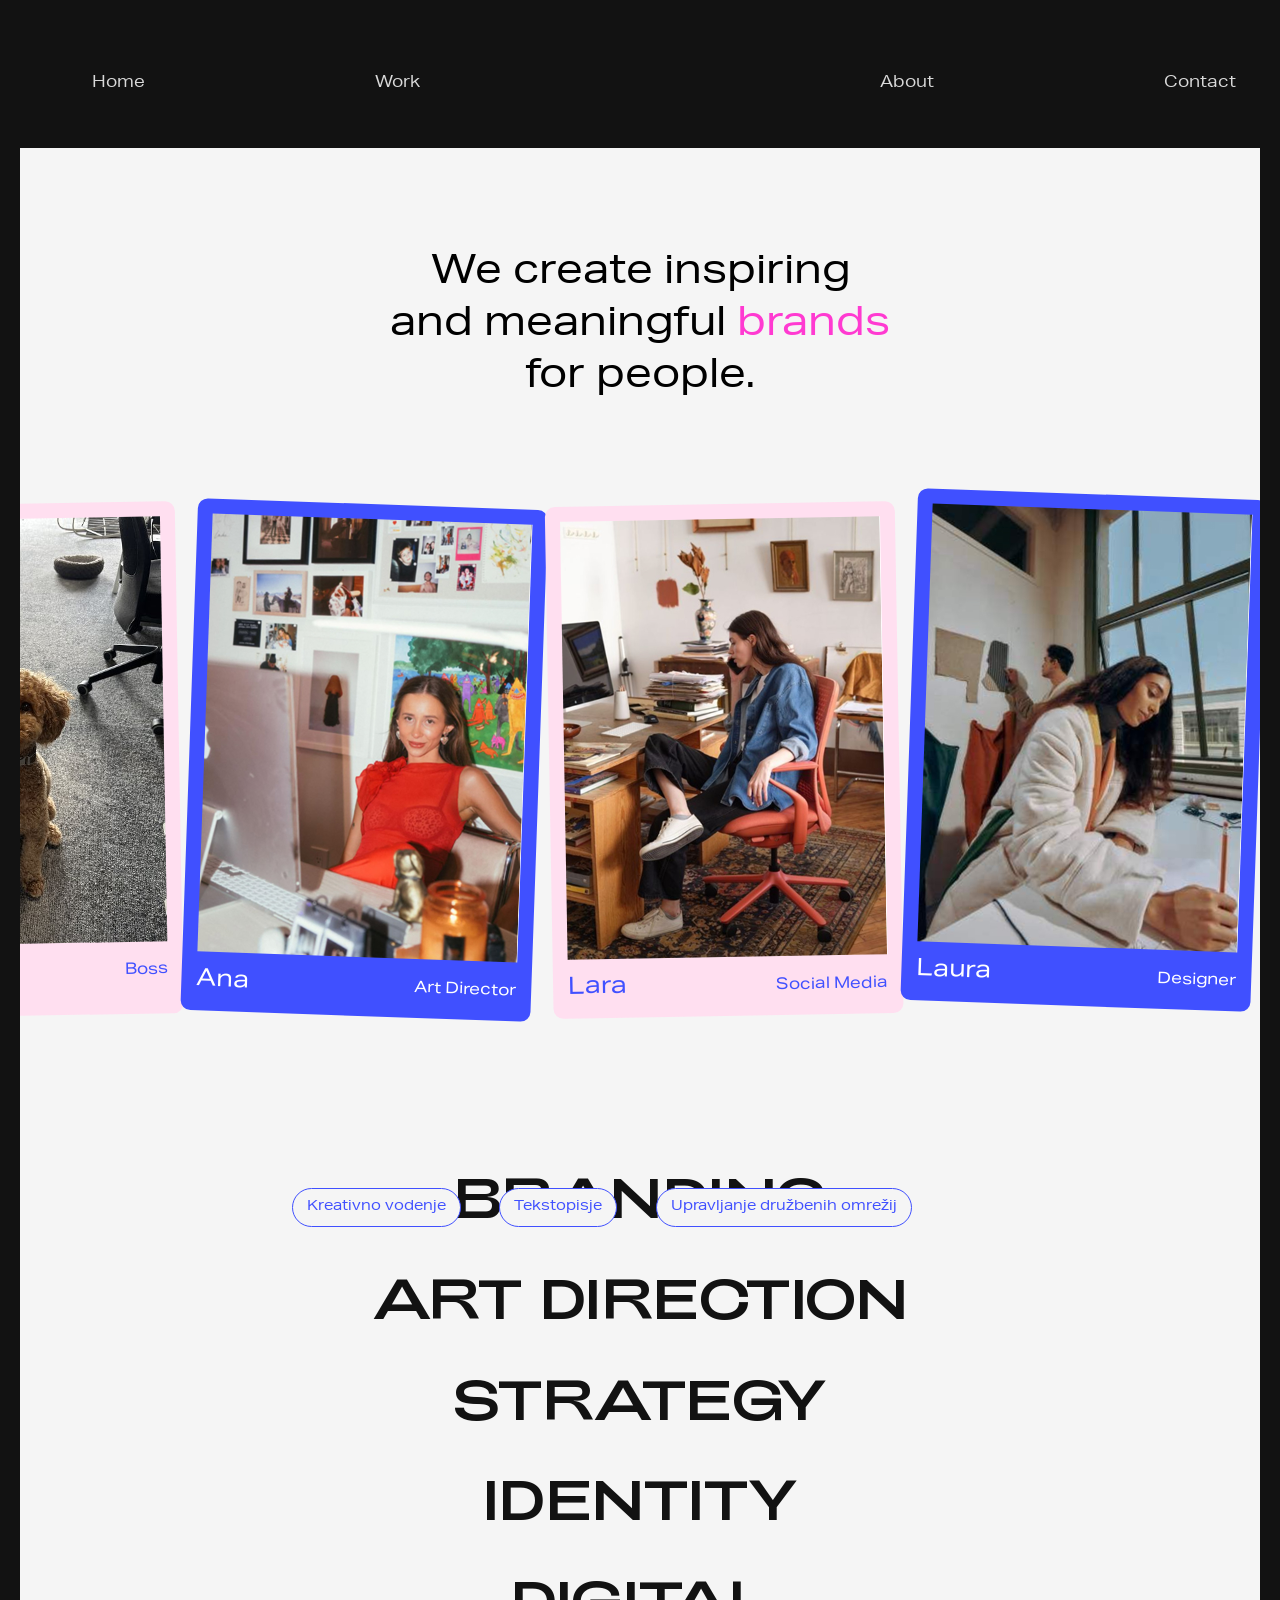
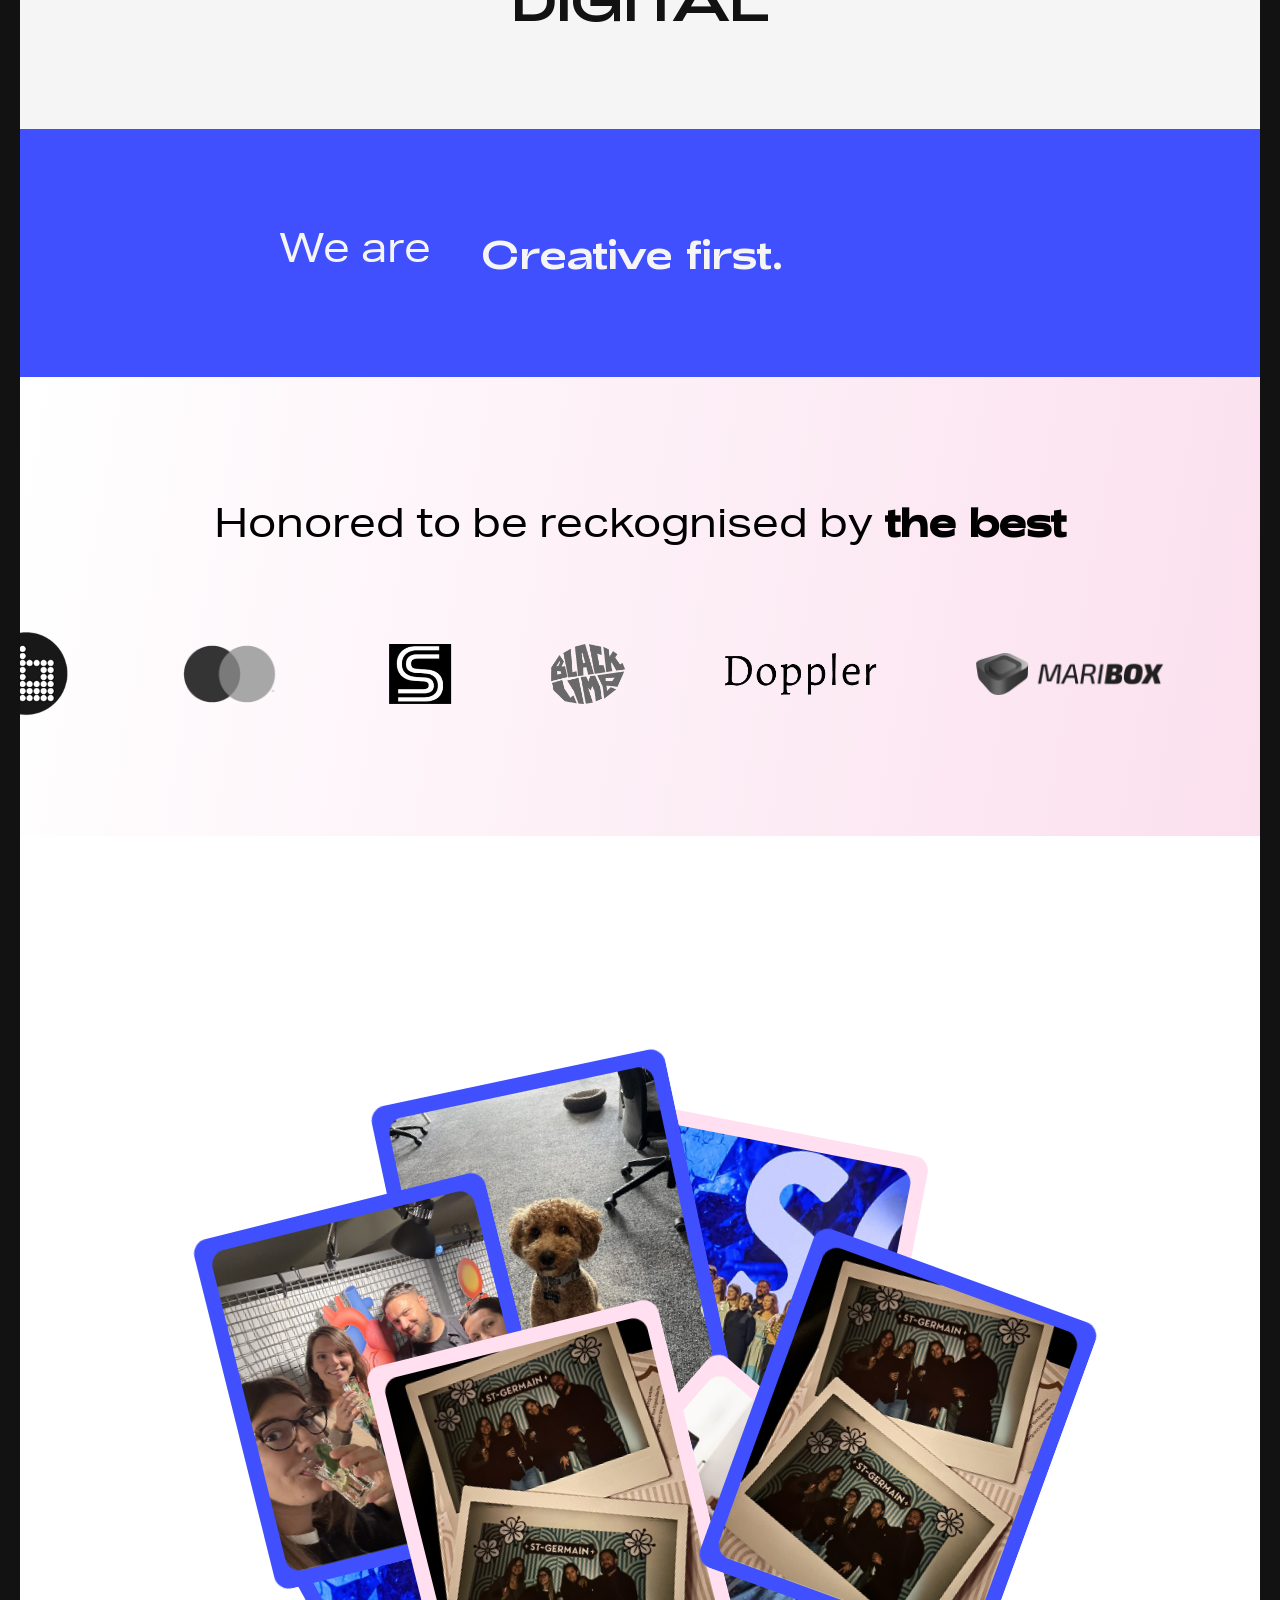
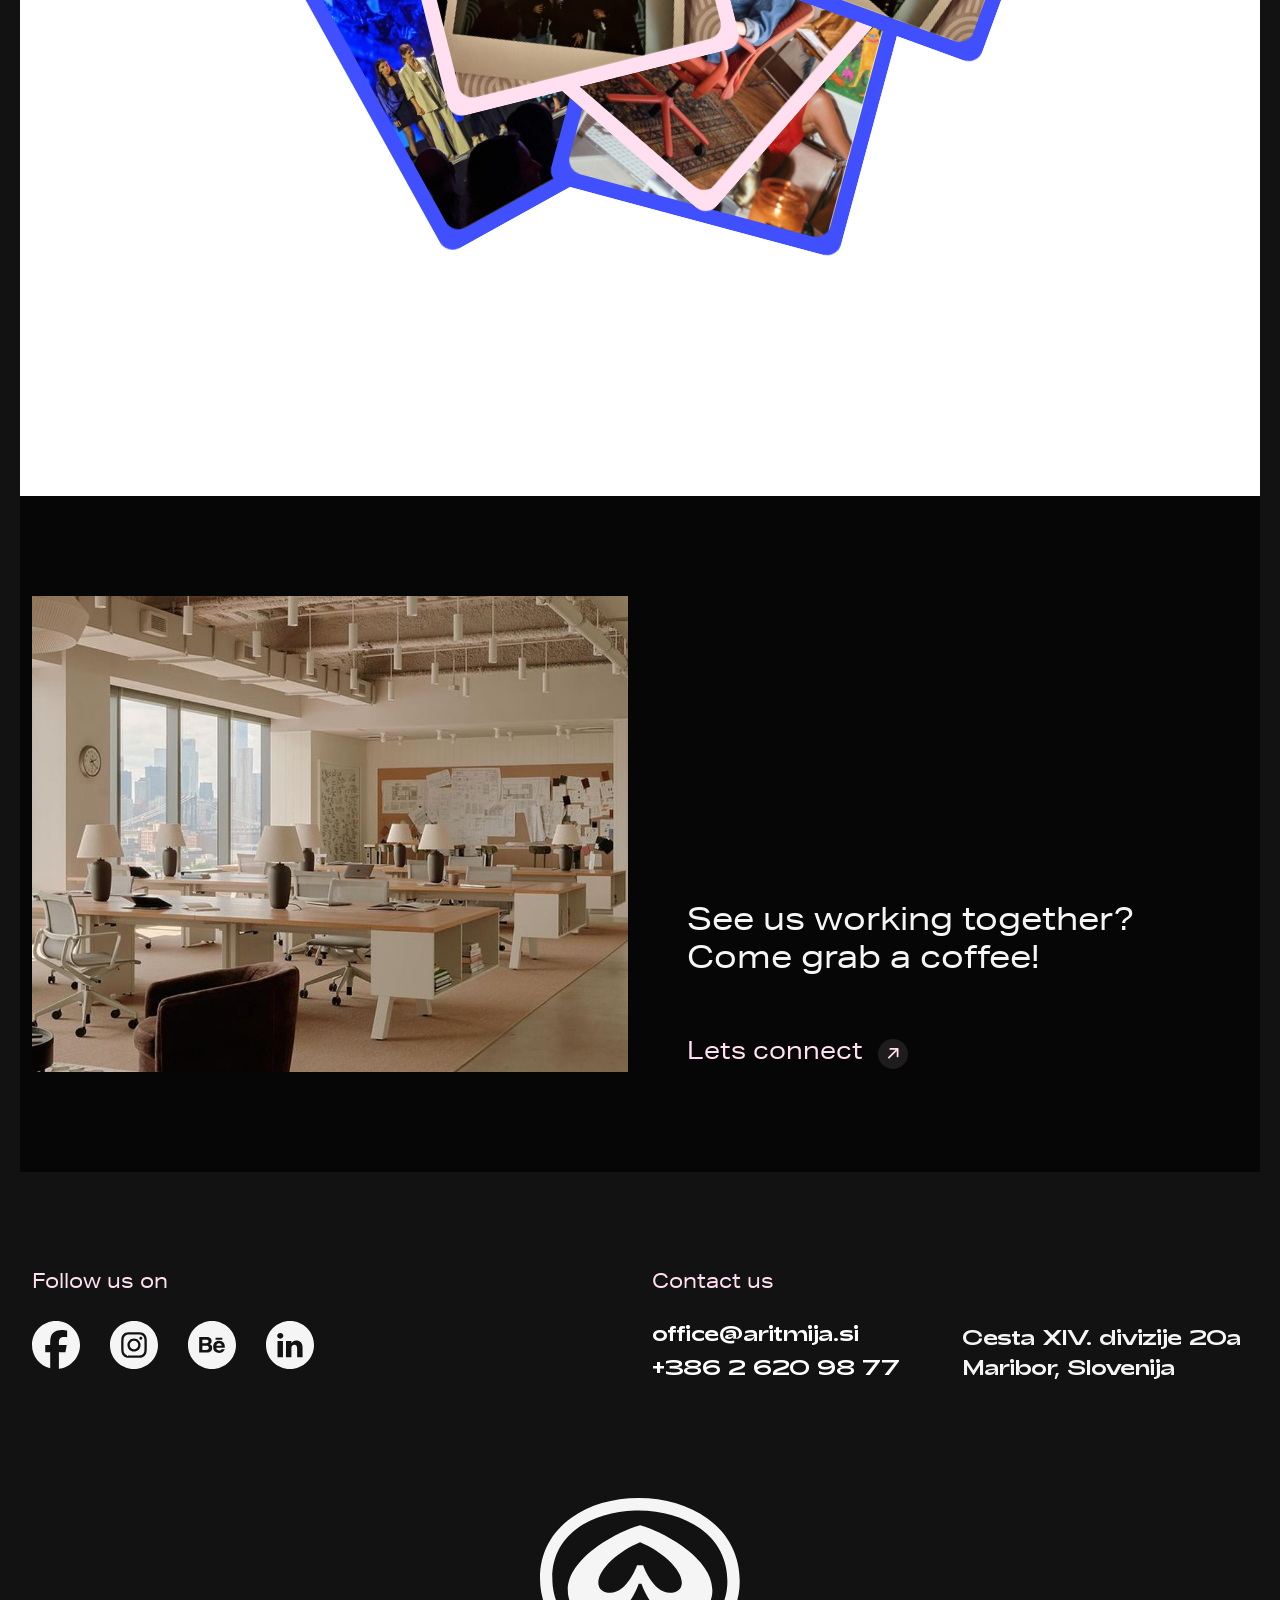
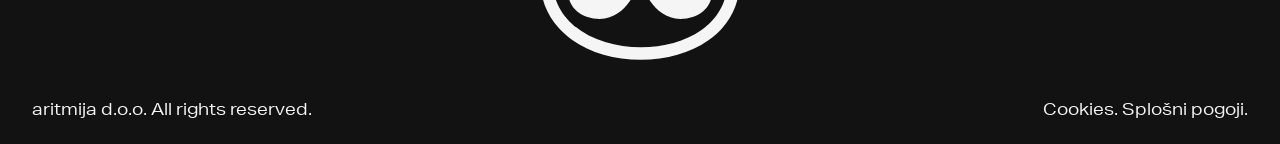
==== about.html @ e8bbe5b7 "Add files via upload" ====
<!doctype html>
<html lang="en">
  <head>
    <!-- Required meta tags -->
    <meta charset="utf-8" />
    <meta name="viewport" content="width=device-width, initial-scale=1" />
    <link rel="stylesheet" href="assets/css/bootstrap.min.css" />
    <link rel="stylesheet" href="assets/css/style.css" />
    <link rel="stylesheet" href="assets/css/responsive.css" />
    <title>About Us</title>
  </head>
  <body>
   
    <!------ Header Area Start ----->
    <header>
        <div class="container-fluid">
            <div class="row">
              <div class="col-lg-12">
                <nav class="header-wrapper">
                  <a href="index.html">Home</a>
                  <a href="work.html">Work</a>
                  <div class="site-logo">
                    <a href="index.html"><img src="assets/img/logo.svg" alt=""></a>
                  </div>
                  <a href="about.html">About</a>
                  <a href="contact.html">Contact</a>
                </nav>
              </div>
            </div>
        </div>
    </header>
    <!------ Header Area End ----->


    
    <!------ About Area Start ----->
    <section class="about-area">
      <div class="container">
        <div class="row">
          <div class="col-lg-12 text-center">
            <div class="about-title-wrap">
              <h2>We create inspiring <br>
                and meaningful <span>brands</span> <br>
                for people.</h2>
            </div>
          </div>
        </div>
      </div>
      <div class="team-slider">
        <div class="team-track">
          <div class="team-card">
            <div class="card-thumb">
              <img src="assets/img/team-1.jpg" alt="">
            </div>
            <div class="team-info">
              <h4>Charlie</h4>
              <span>Boss</span>
            </div>
          </div>
          <div class="team-card">
            <div class="card-thumb">
              <img src="assets/img/team-2.jpg" alt="">
            </div>
            <div class="team-info">
              <h4>Ana</h4>
              <span>Art Director</span>
            </div>
          </div>
          <div class="team-card">
            <div class="card-thumb">
              <img src="assets/img/team-3.jpg" alt="">
            </div>
            <div class="team-info">
              <h4>Lara</h4>
              <span>Social Media</span>
            </div>
          </div>
          <div class="team-card">
            <div class="card-thumb">
              <img src="assets/img/team-5.jpg" alt="">
            </div>
            <div class="team-info">
              <h4>Laura</h4>
              <span>Designer</span>
            </div>
          </div>
          <div class="team-card">
            <div class="card-thumb">
              <img src="assets/img/team-6.jpg" alt="">
            </div>
            <div class="team-info">
              <h4>Mitja</h4>
              <span>Designer</span>
            </div>
          </div>
          <div class="team-card">
            <div class="card-thumb">
              <img src="assets/img/team-7.jpg" alt="">
            </div>
            <div class="team-info">
              <h4>Petra</h4>
              <span>Creative Director</span>
            </div>
          </div>
        </div>
      </div>
    </section>
    <!------ About Area End ----->


     <!------ Branding Area Start ----->
     <section class="branding-area pt-0">
      <div class="container">
        <div class="row">
          <div class="col-lg-12">
            <div class="branding-wrapper branding-area-two">
              <div class="branding-list">
                <div class="with-btn">
                  <h2 data-img="assets/img/portfolio-1.jpg">BRANDING</h2>
                  <div class="faling-btn">
                    <a href="#">Kreativno vodenje</a>
                    <a href="#">Tekstopisje</a>
                    <a href="#">Upravljanje družbenih omrežij</a>
                  </div>
                </div>
                <h2 data-img="assets/img/portfolio-2.jpg">ART DIRECTION</h2>
                <h2 data-img="assets/img/portfolio-3.jpg">STRATEGY</h2>
                <h2 data-img="assets/img/portfolio-4.jpg">IDENTITY</h2>
                <h2 data-img="assets/img/portfolio-5.jpg">DIGITAL</h2>
              </div>
            
              <div class="hover-image">
                <img src="" alt="">
              </div>
            </div>
          </div>
        </div>
      </div>
    </section>
    <!------ Branding Area End ----->


    <!------ Creative First Area Start ----->
    <section class="creative-area">
      <div class="container">
        <div class="row">
          <div class="col-lg-12">
            <div class="ct-wrap">
              <h2 class="ct-heading">
                We are 
                <span class="ct-viewport">
                  <span class="ct-vertical" id="ctVertical">
                    <span>Creative first.</span>
                    <span>Fueled by good coffee.</span>
                    <span>Human centric.</span>
                    <span>Business minded.</span>
                    <span>Digitally native.</span>
                    <span>Small enough.</span>
                    <span>Fresh by default.</span>
                    <span>Brand obsessed.</span>
                  </span>
                </span>
              </h2>
            </div>
          </div>
        </div>
      </div>
    </section>
    <!------ Creative First Area End ----->



    <!------ Brand Slider Area Start ----->
    <section class="brand-slider-area brand-area-two">
      <div class="container">
        <div class="row justify-content-center">
          <div class="col-lg-12 text-center">
            <div class="brief-title">
              <h2>Honored to be reckognised by <b>the best</b> </h2>
            </div>
          </div>
        </div>
      </div>
      <div class="infinite-slider">
        <div class="slider-track">
          
          <div class="brand-logo logo-squre"><img src="assets/img/brand-14.png" alt=""></div>
          <div class="brand-logo logo-squre"><img src="assets/img/brand-2.png" alt=""></div>
          <div class="brand-logo"><img src="assets/img/brand-11.png" alt=""></div>
          <div class="brand-logo"><img src="assets/img/brand-4.png" alt=""></div>
          <div class="brand-logo min-h"><img src="assets/img/brand-5.png" alt=""></div>
          <div class="brand-logo min-h"><img src="assets/img/brand-6.png" alt=""></div>
          <div class="brand-logo max-h"><img src="assets/img/brand-7.png" alt=""></div>
      
        </div>
      </div>
    </section>
    <!------ Brand Slider Area End ----->



    <!------ Inspiration Area End ----->
    <section class="inspiration-area">
      <div class="inspiration-wrapper">
        <div class="inspiration-title">
          <h2>Places where <br> <b>inspiration</b> <br> comes form.</h2>
        </div>
        
        <!--- Single Card -->
        <div class="flip-card card__1" onclick="this.classList.toggle('active')">
          <div class="flip-card-inner">
            
            <!-- Front -->
            <div class="flip-card-front">
              <img src="assets/img/team-10.jpg" alt="Card Image">
            </div>
        
            <!-- Back -->
            <div class="flip-card-back">
              <p>Beer tasting in Vienna on the street in front bla bla card</p>
            </div>
        
          </div>
        </div>
        <!--- Single Card -->
        <div class="flip-card card__2 card__normal" onclick="this.classList.toggle('active')">
          <div class="flip-card-inner">
            
            <!-- Front -->
            <div class="flip-card-front">
              <img src="assets/img/team-11.jpg" alt="Card Image">
            </div>
        
            <!-- Back -->
            <div class="flip-card-back">
              <p>Beer tasting in Vienna on the street in front bla bla card</p>
            </div>
        
          </div>
        </div>

        <!--- Single Card -->
        <div class="flip-card card__3" onclick="this.classList.toggle('active')">
          <div class="flip-card-inner">
            
            <!-- Front -->
            <div class="flip-card-front">
              <img src="assets/img/team-12.jpg" alt="Card Image">
            </div>
        
            <!-- Back -->
            <div class="flip-card-back">
              <p>Beer tasting in Vienna on the street in front bla bla card</p>
            </div>
        
          </div>
        </div>

        <!--- Single Card -->
        <div class="flip-card card__4" onclick="this.classList.toggle('active')">
          <div class="flip-card-inner">
            
            <!-- Front -->
            <div class="flip-card-front">
              <img src="assets/img/team-1.jpg" alt="Card Image">
            </div>
        
            <!-- Back -->
            <div class="flip-card-back">
              <p>Beer tasting in Vienna on the street in front bla bla card</p>
            </div>
        
          </div>
        </div>

        <!--- Single Card -->
        <div class="flip-card card__5" onclick="this.classList.toggle('active')">
          <div class="flip-card-inner">
            
            <!-- Front -->
            <div class="flip-card-front">
              <img src="assets/img/team-2.jpg" alt="Card Image">
            </div>
        
            <!-- Back -->
            <div class="flip-card-back">
              <p>Beer tasting in Vienna on the street in front bla bla card</p>
            </div>
        
          </div>
        </div>

        <!--- Single Card -->
        <div class="flip-card card__6 card__normal" onclick="this.classList.toggle('active')">
          <div class="flip-card-inner">
            
            <!-- Front -->
            <div class="flip-card-front">
              <img src="assets/img/team-12.jpg" alt="Card Image">
            </div>
        
            <!-- Back -->
            <div class="flip-card-back">
              <p>Beer tasting in Vienna on the street in front bla bla card</p>
            </div>
        
          </div>
        </div>

        <!--- Single Card -->
        <div class="flip-card card__7" onclick="this.classList.toggle('active')">
          <div class="flip-card-inner">
            
            <!-- Front -->
            <div class="flip-card-front">
              <img src="assets/img/team-11.jpg" alt="Card Image">
            </div>
        
            <!-- Back -->
            <div class="flip-card-back">
              <p>Beer tasting in Vienna on the street in front bla bla card</p>
            </div>
        
          </div>
        </div>

        <!--- Single Card -->
        <div class="flip-card card__8 card__normal" onclick="this.classList.toggle('active')">
          <div class="flip-card-inner">
            
            <!-- Front -->
            <div class="flip-card-front">
              <img src="assets/img/team-3.jpg" alt="Card Image">
            </div>
        
            <!-- Back -->
            <div class="flip-card-back">
              <p>Beer tasting in Vienna on the street in front bla bla card</p>
            </div>
        
          </div>
        </div>
        
      </div>
    </section>
    <!------ Inspiration Area End ----->




    <!------ working together Area Start ----->
    <section class="working-together-area">
      <div class="container">
        <div class="row align-items-end">
          <div class="col-lg-6 col-md-6">
            <div class="together-thumbnail">
              <img src="assets/img/together.jpg" alt="">
            </div>
          </div>
          <div class="col-lg-6 col-md-6">
            <div class="together-content">
              <h2>See us working together? <br> Come grab a coffee!</h2>
              <a href="#" class="common-btn">Lets connect <span><img src="assets/img/arrow.svg" alt=""></span></a>
            </div>
          </div>
        </div>
      </div>
    </section>
    <!------ working together Area End ----->
 


    <!------ Footer Area Start ----->
    <footer>
      <div class="container">
        <div class="row">
          <div class="col-lg-6 col-md-6">
            <div class="social-links">
              <h4>Follow us on</h4>
              <ul>
                <li><a href="#"><img src="assets/img/fb.svg" alt=""></a></li>
                <li><a href="#"><img src="assets/img/Instagram.svg" alt=""></a></li>
                <li><a href="#"><img src="assets/img/Behance.svg" alt=""></a></li>
                <li><a href="#"><img src="assets/img/Linkedin.svg" alt=""></a></li>
              </ul>
            </div>
          </div>
          <div class="col-lg-6 col-md-6">
            <div class="row">
              <h4>Contact us</h4>
              <div class="col-lg-6 col-md-6">
                <div class="widget-links">
                  <div class="footer-info">
                    <ul>
                      <li><a href="mailto:office@aritmija.si">office@aritmija.si</a></li>
                      <li><a href="tell: +386 2 620 98 77">+386 2 620 98 77 </a></li>
                    </ul>
                  </div>
                </div>
              </div>
              <div class="col-lg-6 col-md-6">
                <div class="widget-links">
                  <div class="footer-info">
                    <p>Cesta XIV. divizije 20a Maribor, Slovenija</p>
                  </div>
                </div>
              </div>
            </div>
          </div>
        </div>
        <div class="row">
          <div class="col-lg-12">
            <div class="footer-love">
              <img src="assets/img/love.svg" alt="">
            </div>
          </div>
        </div>
        <div class="row">
          <div class="col-lg-12">
            <div class="copyright-wrap">
              <p>aritmija d.o.o. All rights reserved.</p>
              <p>Cookies. Splošni pogoji.</p>
            </div>
          </div>
        </div>
      </div>
    </footer>
    <!------ Footer Area End ----->



   


    <!-- Bootstrap Bundle with Popper -->
    <script src="assets/js/jquery.min.js"></script>
    <script src="assets/js/Popper.js"></script>
    <script src="https://cdnjs.cloudflare.com/ajax/libs/gsap/3.12.5/gsap.min.js"></script>
    <script src="https://cdn.jsdelivr.net/npm/gsap@3/dist/Draggable.min.js"></script>
    <script src="https://cdnjs.cloudflare.com/ajax/libs/gsap/3.12.5/ScrollTrigger.min.js"></script>
    <script src="assets/js/bootstrap.min.js"></script>
    <script src="assets/js/main.js"></script>
  </body>
</html>
---- assets/css/style.css ----
@font-face {
    font-family: 'Adieu-Regular';
    src: url(../fonts/Adieu-Regular.ttf);
}
@font-face {
    font-family: 'Aktiv-Grotesk-Ex';
    src: url(../fonts/Aktiv-Grotesk-Ex.ttf);
    font-weight: 400;
}
@font-face {
    font-family: 'Aktiv-Grotesk-Ex-Bold';
    src: url(../fonts/Aktiv-Grotesk-Ex-XBold.ttf);
}


/* Base CSS */
a:focus {
    outline: 0 solid
}

img {
    max-width: 100%;
    height: auto;
}

h1,
h2,
h3,
h4,
h5,
h6 {
    margin: 0 0 15px;
    color: #F5F5F5;
}


body {
    color: #F5F5F5;
    font-weight: 400;
    background-color: #121212;
    font-family: 'Aktiv-Grotesk-Ex';
    padding: 0 20px;
}

.selector-for-some-widget {
    box-sizing: content-box;
}

a:hover {
    text-decoration: none;
}
ul{
    margin: 0;
    padding: 0;
}
a, button, input, textarea{
    outline: none !important;
    text-decoration: none;
}

.container{
    max-width: 1250px;
}



/*------------ Header Area Start  ----------*/

header {
    padding-top: 70px;
    padding-bottom: 50px;
}
.header-wrapper {
    padding: 0 30px;
    display: flex;
    justify-content: space-between;
    align-items: center;
    gap: 170px;
}
.site-logo a {
    display: inline-block;
}
.header-wrapper a {
    text-decoration: none;
    transition: .3s;
    font-size: 16px;
    color: #D9D9D9;
    display: inline-block;
    padding: 2px 30px;
}
.header-wrapper a:hover{
    color: #4050FF;
}

/*------------ Header Area End  ----------*/




/*------------ Hero Area Start  ----------*/
.hero-area .container{
    padding: 0px;
}

/*------------ Header Area End  ----------*/





/*------------ Showcase Area Start  ----------*/

.showcase-area {
    display: inline-block;
    width: 100%;
    height: auto;
    padding-top: 150px;
    padding-bottom: 150px;
    transition: .3s;
}
.card-wrapper {
    position: relative;
    width: 100%;
    height: 400px;
    overflow: hidden;
}
.card {
    position: absolute;
    top: 50%;
    left: 50%;
    transform: translate(-50%, -50%) rotate(0deg);
    width: 260px;
    border-radius: 16px;
    overflow: hidden;
    box-shadow: 0 20px 40px rgba(0,0,0,0.4);
}
.card img {
    width: 100%;
    display: block;
}
.section-title {
    text-align: center;
    margin-bottom: 50px;
}
.section-title h2 {
    font-size: 64px;
    line-height: 110%;
    font-weight: normal;
}
.section-title h2 span {
    color: #FFDFF0;
}
.section-title h2 b {
    font-weight: unset;
    font-family: 'Adieu-Regular';
}
.showcase-title{
    max-width: 700px;
    margin: 0 auto;
    margin-bottom: 50px;
}
.bottom-title {
    text-align: center;
}

.bottom-title h4 {
    font-size: 40px;
    font-family: 'Adieu-Regular';
}
.bottom-title h4 span{
    font-family: 'Aktiv-Grotesk-Ex';
    
}
.bottom-title{
    margin-top: 100px;
}
.common-btn {
    display: inline-flex;
    align-items: center;
    justify-content: center;
    gap: 0 15px;
    color: #FFDFF0;
    font-size: 24px;
    transition: .3s;
    text-decoration: none;
    font-family: 'Aktiv-Grotesk-Ex';
    justify-content: center;
}
.common-btn:hover{
    color: #fff
}
.common-btn span {
    width: 30px;
    height: 30px;
    display: flex;
    border-radius: 100%;
    align-items: center;
    justify-content: center;
    background-color: rgba(255, 223, 240, 0.1);

}
.btn-wrapper {
    display: flex;
    align-items: center;
    justify-content: center;
}
.slider-wrap {
    max-width: 1120px;
    margin: 0 auto;
}
.showcase-slider {
    margin-bottom: 50px;
}


/*------------ Showcase Area End  ----------*/







/*------------ Brief Area Start  ----------*/
.brief-area{
    padding: 150px 0;
    background: linear-gradient(135deg, #ffffff 0%, #fdf0f5 100%);
    overflow: hidden;
}
.brief-title{
    margin-bottom: 80px;
}
.brief-title h2 {
    font-size: 40px;
    color: #000;
}
.brief-title h2 b{
    font-family: 'Adieu-Regular';
}

/*------------ Brief Area End  ----------*/





/*------------ Brand Area Start  ----------*/
.brand-slider-area {
    padding: 150px 0;
    background: #F5F5F5;
}
.infinite-slider {
    overflow: hidden;
    width: 100%;
}
.slider-track {
    display: flex;
    width: max-content;
    align-items: center;
    justify-content: center;
}
.brand-logo {
    flex: 0 0 auto;
    padding: 0 50px;
    justify-content: center;
}
.brand-logo img {
    max-height: 60px;
    display: block;
    filter: grayscale(100%) brightness(1);
}
.min-h img{
    max-height: 42px;
}
.max-h img{
    max-height: 70px;
}

.logo-squre img{
    max-height: 84px;
}

/*------------ Brand Area End  ----------*/




/*------------ CTA Area Start  ----------*/
.cta-area{
    padding: 100px 0;
    background-color: #000000;
}
.cta-area .container{
    max-width: 1250px;
}
.cta-btn {
    text-align: end;
}
.cta-content h2 {
    margin: 0;
    font-size: 40px;
    line-height: 130%;
}
.cta-content h2 span {
    font-family: 'Aktiv-Grotesk-Ex-Bold';
}
/*------------ CTA Area End  ----------*/



/*------------ Footer Area Start  ----------*/
footer {
    padding-top: 100px;
    padding-bottom: 20px;
}
footer h4 {
    font-size: 20px;
    color: #FFDFF0;
    display: block;
    margin-bottom: 25px;
}
.social-links ul {
    margin: 0;
    padding: 0;
    list-style: none;
    display: flex;
    align-items: center;
    gap: 30px;
}

.social-links ul li img {
    width: 48px;
    transition: .3s;
}

.social-links li a:hover img {
    transform: scale(1.1);
}
.footer-info ul {
    margin: 0;
    padding: 0;
    list-style: none;
}

.footer-info ul li {
    display: block;
    margin-bottom: 5px;
}

.footer-info ul li a {
    color: #fff;
    font-size: 22px;
    font-family: 'Adieu-Regular';
    line-height: 100%;
}
.footer-info p {
    font-size: 22px;
    line-height: 140%;
    font-family: 'Adieu-Regular';
}
.footer-love {
    margin-top: 100px;
    margin-bottom: 20px;
    text-align: center;
}
.footer-love img {
    width: 200px;
}

.copyright-wrap {
    display: flex;
    justify-content: space-between;
    align-items: center;
    gap: 24px;
    padding-top: 20px;
}

.copyright-wrap p {
    margin: 0;
    font-size: 16px;
    color: #F5F5F5;
    font-family: 'Aktiv-Grotesk-Ex';
}
/*------------ Footer Area End  ----------*/


/*------------ Projects Area Start  ----------*/
.projects-area {
    background: #000;
    padding-bottom: 100px;
    padding-top: 50px;
}
.single-project {
    margin-bottom: 30px;
}
.project-info h2 {
    font-size: 40px;
    margin: 0;
}
.project-info {
    margin-bottom: 50px;
}
.subtitle {
    text-align: right;
}
.client-info h4 {
    color: #FFDFF0;
    font-size: 16px;
    letter-spacing: .2px;
    line-height: 110%;
    margin-bottom: 5px;
}
.client-info{
    margin-bottom: 20px;
}
.project-details h4 {
    color: #FFDFF0;
    font-size: 16px;
    letter-spacing: .2px;
    line-height: 110%;
    margin-bottom: 10px;
}
.project-details p {
    margin-bottom: 8px;
    line-height: 100%;
    color: #F5F5F5;
}
.description-text p {
    line-height: 130%;
    color: #F5F5F5;
}
.project-content {
    padding-top: 50px;
    padding-bottom: 70px;
}
/*------------ Projects Area End  ----------*/





/*------------ Portfolio Area Start  ----------*/
.portfolio-area {
    padding: 100px 0;
    background: #000;
}
.portfolio-title {
    max-width: 830px;
    margin: 0 auto;
    text-align: center;
    margin-bottom: 60px;
}
.portfolio-title h2 {
    font-size: 40px;
    line-height: 130%;
    font-family: 'Adieu-Regular';
}
.portfolio-title .description {
    max-width: 640px;
    margin: 0 auto;
}
.portfolio-title .description p {
    font-size: 20px;
}
.portfolio-filter {
    display: flex;
    align-items: center;
    justify-content: center;
    gap: 25px;
}

.portfolio-filter button {
    border: 1px solid #F5F5F5;
    transition: .3s;
    border-radius: 60px;
    background: transparent;
    color: #F5F5F5;
    display: inline-block;
    padding: 10px 20px;
    font-size: 20px;
    line-height: 120%;
    padding-bottom: 12px;
    cursor: pointer;
}

.portfolio-filter button:hover{
    background-color: #4050FF;
    border-color: #4050FF;
}
.portfolio-filter button.active{
    background-color: #4050FF;
    border-color: #4050FF;
}


.portfolio-projects {
    display: grid;
    grid-template-columns: repeat(2, 1fr);
    gap: 0 50px;
}
.project-card {
    margin-top: 100px;
}
.portfolio-info {
    margin-top: 25px;
    display: flex;
    align-items: center;
    justify-content: space-between;
    gap: 20px;
}
.portfolio-info h4 {
    font-size: 24px;
    margin: 0;
    line-height: 110%;
    font-family: 'Adieu-Regular';
}
.portfolio-info span {
    font-size: 20px;
}

.project-card img {
    max-height: 680px;
    object-fit: cover;
    transition: .3s;
    position: relative;
    top: 0;
}
.project-card:hover img{
    top: -10px;
}

.project-card {
    transition: all 0.4s ease;
    opacity: 1;
    transform: scale(1);
  }
  
  .project-card.hide {
    opacity: 0;
    transform: scale(0.8);
    pointer-events: none;
    position: absolute;
  }
  
  .portfolio-projects {
    position: relative;
  }


  .project-card.hide {
    opacity: 0;
    transform: scale(0.8);
    pointer-events: none;
    width: 0;
    height: 0;
    margin: 0;
    padding: 0;
    overflow: hidden;
  }
  .project-card {
    will-change: transform, opacity;
  }

  .terms-area {
    padding-top: 60px;
    padding-bottom: 100px;
    background: linear-gradient(135deg, #f8f9fa 10%, #fef2f4 100%);
    color: #000;
}
.content-block h2 {
    font-size: 40px;
    color: #000;
    line-height: 130%;
    font-family: 'Adieu-Regular';
    margin-bottom: 20px;
}
.content-block h4 {
    color: #000;
    font-size: 20px;
    font-family: 'Adieu-Regular';
}
.terms-content {
    max-width: 800px;
    margin: 0 auto;
}
.content-block {
    margin-bottom: 30px;
}
/*------------ Portfolio Area End  ----------*/




/*------------ Contact Area Start  ----------*/
.contact-area{
    padding: 100px 0;
    background: linear-gradient(135deg, #f8f9fa 10%, #fef2f4 100%);
}
.contact-wrapper {
    max-width: 700px;
    margin: 0 auto;
}
.contact-title {
    text-align: center;
    margin-bottom: 60px;
}
.contact-title h2 {
    color: #000;
    font-size: 40px;
    line-height: 130%;
    font-family: 'Adieu-Regular';
}
.contact-title p {
    font-size: 20px;
    color: #000;
}
.single-item {
    width: 100%;
    margin-bottom: 25px;
}
.single-item input {
    height: 60px;
    padding: 10px 0;
    border: none;
    border-bottom: 1px solid #4050FF;
    background: transparent;
    width: 100%;
    color: #000;
}
.single-item input::placeholder{
    color: #747474;
    opacity: 1;
}

.single-item textarea {
    height: 60px;
    padding: 10px 0;
    border: none;
    border-bottom: 1px solid #4050FF;
    background: transparent;
    width: 100%;
    color: #000;
}
.single-item textarea::placeholder{
    color: #747474;
    opacity: 1;
}
.btn__primary{
    display: inline-flex;
    justify-content: center;
    align-items: center;
    gap: 0 15px;
    border: none;
    background: transparent;
    font-size: 20px;
    color: #4050FF;
}
.btn__primary span {
    width: 34px;
    height: 34px;
    display: inline-flex;
    align-items: center;
    justify-content: center;
    background: #E6E2F6;
    border-radius: 100%;
    transition: .3s;
    transform: rotate(0deg);
    font-family: 'Aktiv-Grotesk-Ex';
}
.btn__primary img {
    position: relative;
    top: 1px;
    width: 12px;
}
.btn__primary:hover span{
    transform: rotate(45deg);
}
.submit-btn{
    margin-top: 70px;
    text-align: center;
}
.contact-note-area {
    padding: 50px 0;
    background: #2B35FF;
    text-align: center;
}
.note-text h2 {
    font-size: 40px;
    line-height: 130%;
    font-family: 'Adieu-Regular';
    font-weight: normal;
}
.note-text  {
    max-width: 750px;
    margin: 0 auto;
}
.back-home {
    text-align: center;
}
/*------------ Contact Area End  ----------*/




/*------------ About Area End  ----------*/
.about-area {
    background: #f5f5f5;
    padding: 100px 0;
    overflow: hidden;
}
.about-title-wrap {
    max-width: 700px;
    margin: 0 auto;
    margin-bottom: 50px;
}
.about-title-wrap h2 {
    color: #000;
    font-size: 40px;
    line-height: 130%;
}
.about-title-wrap h2 span{
    color: #FF3AD1;
}
.team-slider {
    display: flex;
    width: max-content;
    cursor: grab;
    padding: 50px 0;
}
.card-thumb img {
    min-height: 425px;
    object-fit: cover;
}
.team-card {
    padding: 15px;
    border-radius: 10px;
    background: #FFDFF0;
    position: relative;
    max-width: 350px;
    transform: rotate(-1deg);
}
.team-info {
    display: flex;
    align-items: center;
    justify-content: space-between;
    gap: 0 16px;
    margin-top: 15px;
}

.team-info h4 {
    color: #4050FF;
    font-size: 24px;
    margin: 0;
}

.team-info span {
    color: #4050FF;
    font-size: 16px;
    margin: 0;
}
.team-card:nth-child(even) {
    background: #4050FF;
    transform: rotate(2deg);

}
.team-card:nth-child(even) .team-info h4 {
    color: #fff;
}
.team-card:nth-child(even) .team-info span {
    color: #fff;
}
.team-card:nth-child(4) {
    position: relative;
    top: -10px;
}

.team-slider {
    display: flex;
    width: max-content;
    cursor: grab;
  }
  
  .team-track {
    display: flex;
    gap: 0 10px;
  }
  
  section.working-together-area {
    background: #060606;
    padding: 100px 0;
}
.together-content .common-btn {
    margin-top: 40px;
}
.together-content {
    padding-left: 35px;
}
.creative-area {
    padding: 100px 0;
    background: #4050FF;
    text-align: center;
}
.creative-area h2 {
    margin: 0;
    display: inline-flex;
    justify-content: center;
    gap: 50px;
    font-size: 40px;
}
.creative-area h2 span{
    font-family: 'Adieu-Regular';
}

  
  .ct-heading {
    display: flex;
    align-items: center;
    gap: 12px;
  }
  
  .ct-viewport {
    height: 1.2em; /* shows only one line */
    overflow: hidden;
    position: relative;
  }
  
  .ct-vertical {
    display: flex;
    flex-direction: column;
  }
  
  .ct-vertical span {
    height: 1.2em;
    display: flex;
    align-items: center;
  }

.brand-area-two{
    background: #FFFFFF;
    background: linear-gradient(100deg,rgba(255, 255, 255, 1) 0%, rgba(251, 224, 238, 1) 100%);
    padding: 120px 0;
}



/*------- Inspiration Area Start -------*/
.inspiration-area {
    position: relative;
    transition: .3s;
    background-color: #FFFFFF;
    padding: 100px 0;
}
.inspiration-title h2 {
    text-align: center;
    color: #000;
    font-size: 40px;
    line-height: 130%;
    display: inline-block;
    z-index: 0;
    position: relative;
}
.inspiration-title h2 b{
    font-family: 'Adieu-Regular';
}
.inspiration-title {
    text-align: center;
    position: absolute;
    display: inline-block;
    left: 50%;
    top: 50%;
    transform: translate(-50%, -50%);
    z-index: 0;
}
.inspiration-wrapper{
    max-width: 1400px;
    height: 1060px;
    position: relative;
    margin: 0 auto;
}



.flip-card {
    width: 300px;
    height:360px;
    perspective: 1000px;
    cursor: pointer;
    position: absolute;
    z-index: 1;
    left: 50%;
    top: 50%;
    transform: translate(-50%, -50%);
    transition: .3s ease;
  }
  
  .flip-card-inner {
    width: 100%;
    height: 100%;
    transition: transform 0.6s;
    transform-style: preserve-3d;
    position: relative;
  }
  
  .flip-card.active .flip-card-inner {
    transform: rotateY(180deg);
  }
  
  .flip-card-front,
  .flip-card-back {
    position: absolute;
    width: 100%;
    height: 100%;
    backface-visibility: hidden;
    border-radius: 15px;
    overflow: hidden;
  }
  .flip-card-front{
    background-color: #4050FF;
    padding: 15px;
    border-radius: 15px;
  }
  /* Front */
  .flip-card-front img {
    width: 100%;
    height: 100%;
    object-fit: cover;
    border-radius: 15px;
  }
  
  /* Back */
  .flip-card-back {
    background: #4050FF;
    color: #fff;
    transform: rotateY(180deg);
    display: flex;
    align-items: center;
    justify-content: center;
    text-align: center;
    padding: 30px;
    flex-direction: column;
  }
  .flip-card-back p {
    font-size: 20px;
    line-height: 140%;
    margin: 0;
    font-family: 'Adieu-Regular';
}
.flip-card.card__1 {
    transform: translate(-50%, -50%) rotate(-14deg);
    left: 29%;
    top: 42%;
    z-index: 3;
}
.flip-card.card__2 {
    transform: translate(-50%, -50%) rotate(-14deg);
    left: 43%;
    top: 54%;
    z-index: 3;
}
.flip-card.card__3 {
    transform: translate(-50%, -50%) rotate(-29deg);
    left: 38%;
    top: 65%;
    z-index: 1;
}
.flip-card.card__4 {
    top: 30%;
    transform: translate(-50%, -50%) rotate(-12deg);
    left: 43%;
}
.flip-card.card__5 {
    top: 67%;
    transform: translate(-50%, -50%) rotate(15deg);
    left: 58%;
}
.flip-card.card__6 {
    transform: translate(-50%, -50%) rotate(11deg);
    left: unset;
    right: 17%;
    top: 35%;
    z-index: 0;
}

.flip-card.card__7 {
    transform: translate(-50%, -50%) rotate(20deg);
    left: unset;
    right: 5%;
    top: 48%;
    z-index: 3;
}
.flip-card.card__8 {
    transform: translate(-50%, -50%) rotate(41deg);
    left: unset;
    right: 20%;
    top: 61%;
    z-index: 1;
}


.inspiration-area:hover .flip-card.card__1 {
    left: 16%;
    top: 25%;
    transform: translate(-50%, -50%) rotate(6deg);
}
.inspiration-area:hover .flip-card.card__2 {
    left: 20%;
    top: 50%;
    transform: translate(-50%, -50%) rotate(-2deg);
}

.inspiration-area:hover .flip-card.card__3 {
    transform: translate(-50%, -50%) rotate(-29deg);
    left: 18%;
    top: 75%;
}
.inspiration-area:hover .flip-card.card__4 {
    left: 48%;
    top: 16%;
    transform: translate(-50%, -50%) rotate(10deg);
}
.inspiration-area:hover .flip-card.card__5 {
    top: 84%;
    transform: translate(-50%, -50%) rotate(-15deg);
    left: 55%;
}
.inspiration-area:hover .flip-card.card__6 {
    transform: translate(-50%, -50%) rotate(-6deg);
    left: unset;
    right: 3%;
    top: 25%;
}
.inspiration-area:hover .flip-card.card__7 {
    transform: translate(-50%, -50%) rotate(3deg);
    left: unset;
    right: -8%;
    top: 55%;
}
.inspiration-area:hover .flip-card.card__8 {
    transform: translate(-50%, -50%) rotate(10deg);
    left: unset;
    right: 2%;
    top: 86%;
}




.card__normal .flip-card-front{
    background-color: #FFDFF0;
}
.card__normal .flip-card-back{
    background-color: #FFDFF0;
}
.card__normal .flip-card-back{
    color: #4050FF;
}
/*------- Inspiration Area End -------*/


.awards-wrap {
    display: grid;
    align-items: center;
    grid-template-columns: repeat(6, 1fr);
    gap: 30px 60px;
    justify-items: center;
    text-align: center;
    margin-top: 150px;
}
.awards-wrap img {
    max-height: 110px;
    transition: .3s;
}
.awards-wrap img:nth-child(odd) {
    transform: rotate(15deg);
}
.awards-wrap img:nth-child(even) {
    transform: rotate(-15deg);
}




  .branding-section {
    text-align: center;
    padding: 100px 20px;
    position: relative;
  }
  
  .subtitle {
    margin-bottom: 40px;
    color: #555;
  }
  
  .branding-list h2 {
    font-size: 40px;
    margin: 10px 0;
    cursor: pointer;
    transition: color 0.3s;
  }
  
  .branding-list h2:hover {
    color: #4c5cff;
  }
  
  /* Floating image */
  .hover-image {
    position: fixed;
    top: 0;
    left: 0;
    pointer-events: none;
    transform: translate(-50%, -50%);
    z-index: 999;
    opacity: 0;
    transition: opacity 0.2s ease;
  }
  
  .hover-image img {
    width: 440px;
    height: 300px;
    object-fit: cover;
    border-radius: 6px;
  }

  .branding-area {
    padding: 100px 0;
    position: relative;
    background: #f5f5f5;
}
.branding-area {
    padding: 100px 0;
    position: relative;
    background: #f5f5f5;
}
.branding-wrapper {
    display: flex;
    justify-content: center;
}
.branding-list {
    text-align: center;
    display: inline-flex;
    flex-direction: column;
    gap: 20px;
}

.branding-list h2 {
    font-size: 55px;
    color: #121212;
    line-height: 110%;
    font-family: 'Adieu-Regular';
    display: inline-block;
    margin: 0;
    padding: 0 80px;
    letter-spacing: .5px;
}
.branding-super-wrapper h2 {
    font-size: 64px;
    color: #4050FF;
    text-align: center;
}
.branding-area-two .branding-list{
    gap: 40px 0;
    position: relative;
}
.with-btn {
    position: relative;
}
.faling-btn {
    position: absolute;
    bottom: 0;
    left: 0;
    width: 620px;
    display: flex;
    justify-content: space-between;
    gap: 0 20px;
    z-index: 9;
}
.with-btn a {
    display: inline-block;
    padding: 8px 14px;
    border: 1px solid #4050FF;
    border-radius: 50px;
    font-size: 14px;
    position: relative;
    transition: .3s;
    color: #4050FF;
    background-color: #F5F5F5;
}
.with-btn a:hover{
    background-color: #4050FF;
    color: #fff;
}






.stack-section {
    height: 500vh; /* This controls the "length" of the scroll animation */
    background: #111;
  }
  
  .stack-container {
    position: sticky;
    top: 0;
    height: 100vh;
    display: flex;
    align-items: center;
    justify-content: center;
    overflow: hidden;
  }
  
  .card {
    position: absolute;
    width: 300px;
    height: 450px;
    will-change: transform;
    /* Add slight rotation like your screenshot */
  }
  
  .card img {
    width: 100%;
    height: 100%;
    object-fit: cover;
    border-radius: 8px;
    box-shadow: 0 20px 50px rgba(0,0,0,0.5);
  }
---- assets/css/responsive.css ----
/* XL Device :1200px. */
@media (min-width: 1200px) and (max-width: 1449px) {
 




}




@media (min-width: 1200px) and (max-width: 1300px) {





}







/* LG Device :992px. */
@media (min-width: 992px) and (max-width: 1200px) {





}
 





/* LG Device 768px. */
@media (min-width: 768px) and (max-width: 991px) {





}




/* SM Small Device :320px. */
@media only screen and (max-width: 767px) {
  



}










/* SM Small Device :550px. */
@media only screen and (min-width: 576px) and (max-width: 767px) {

    
 
}
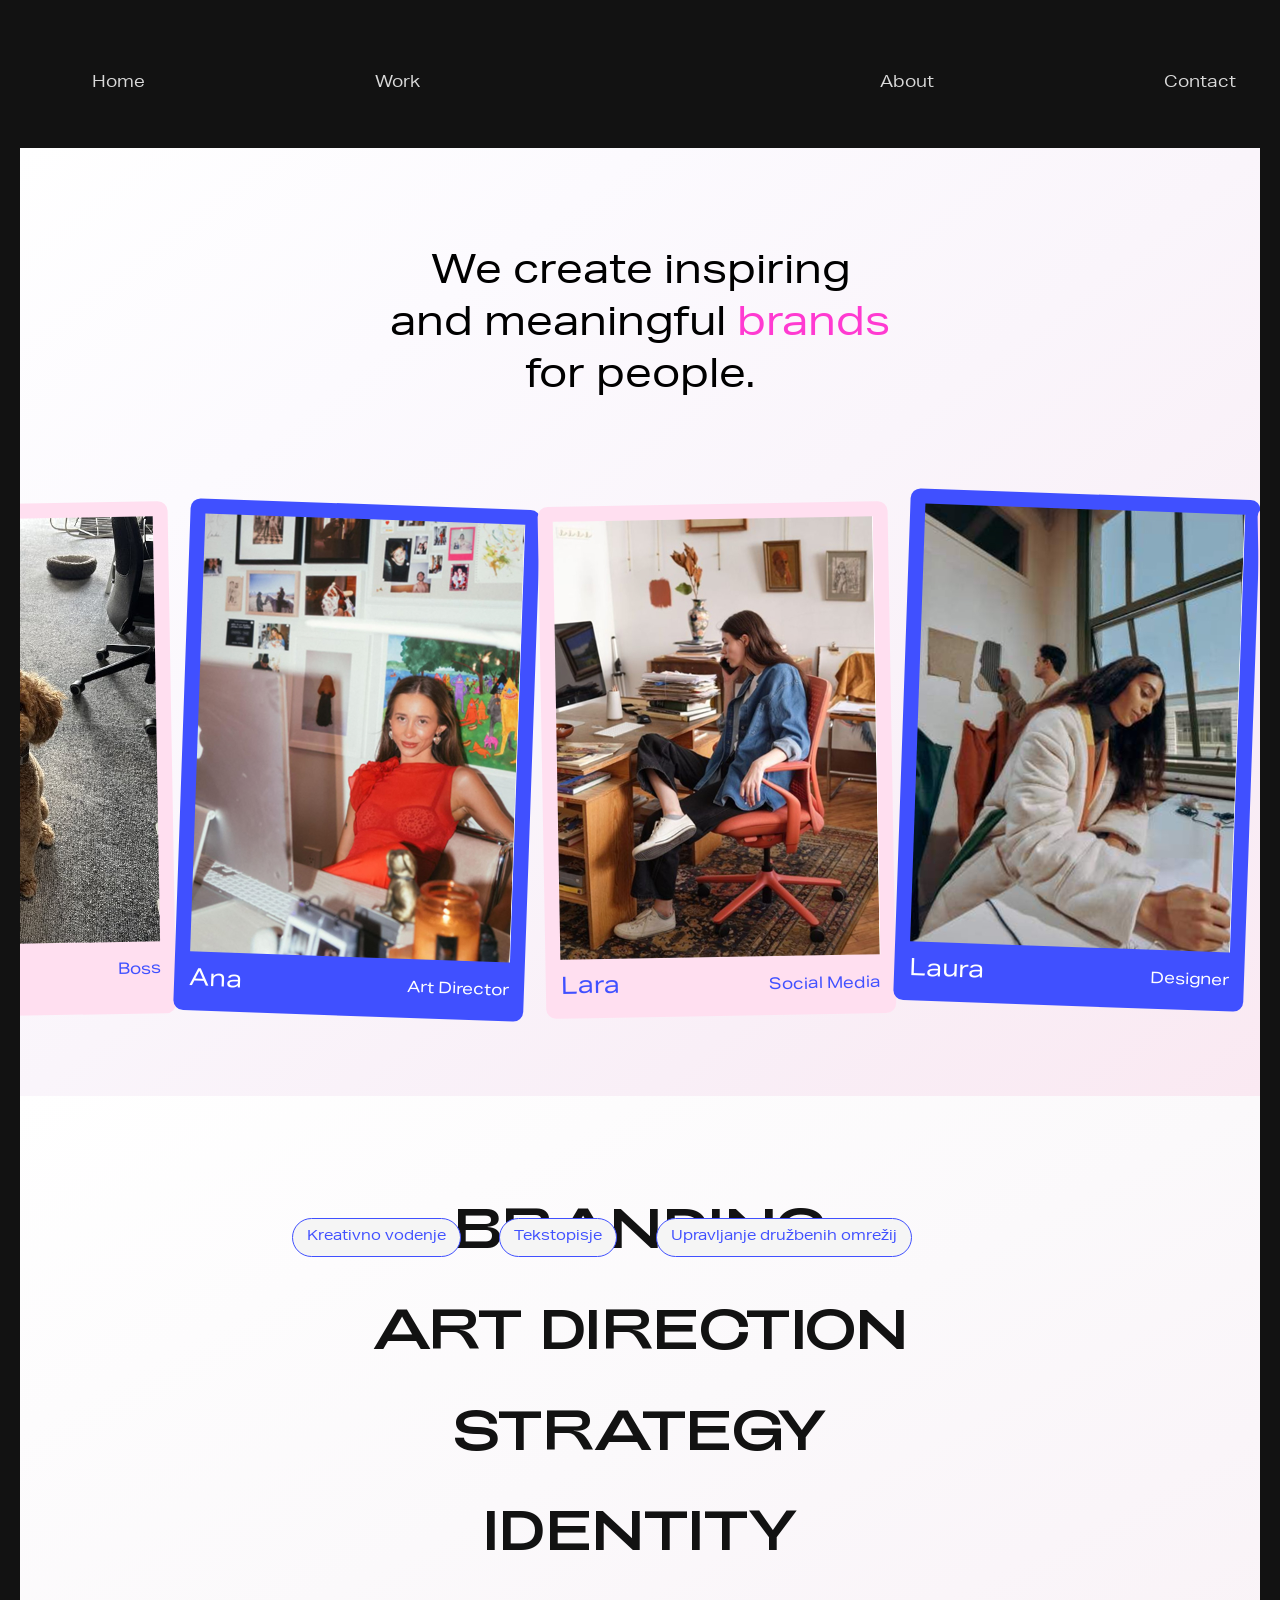
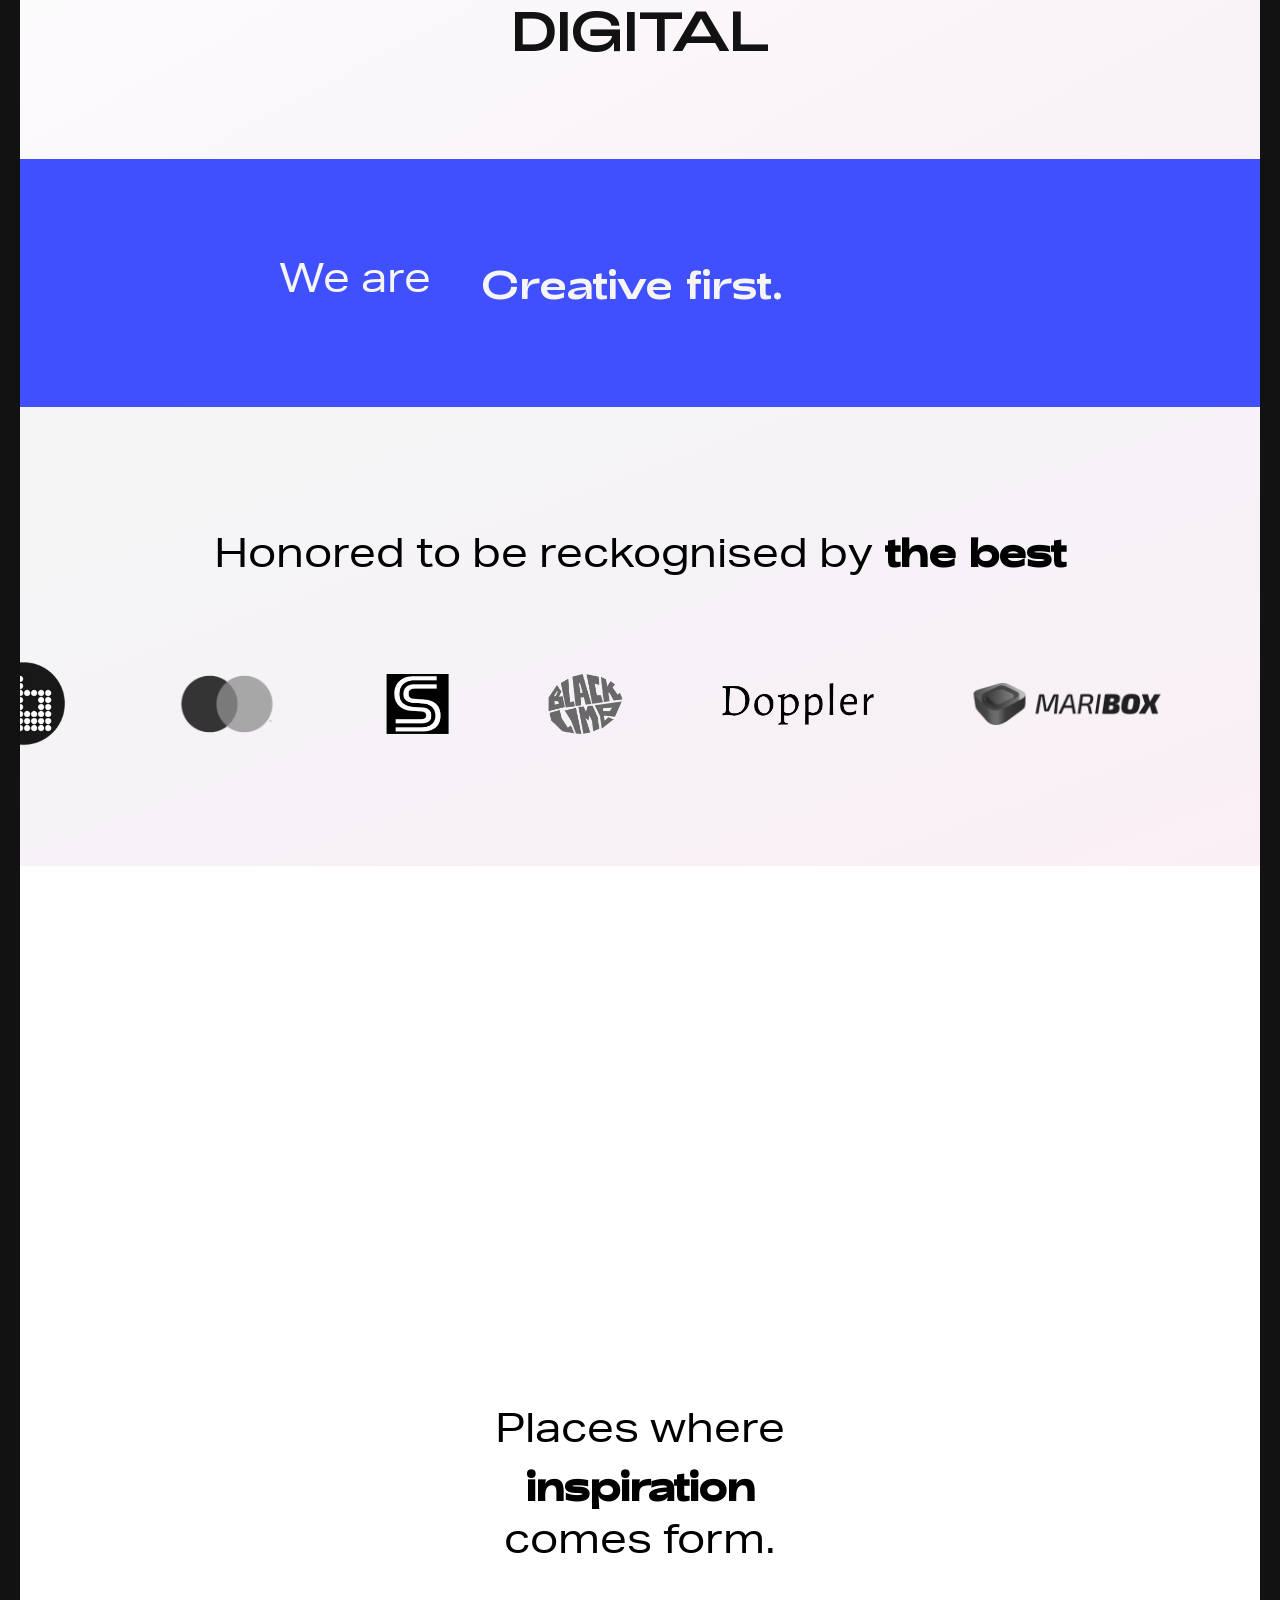
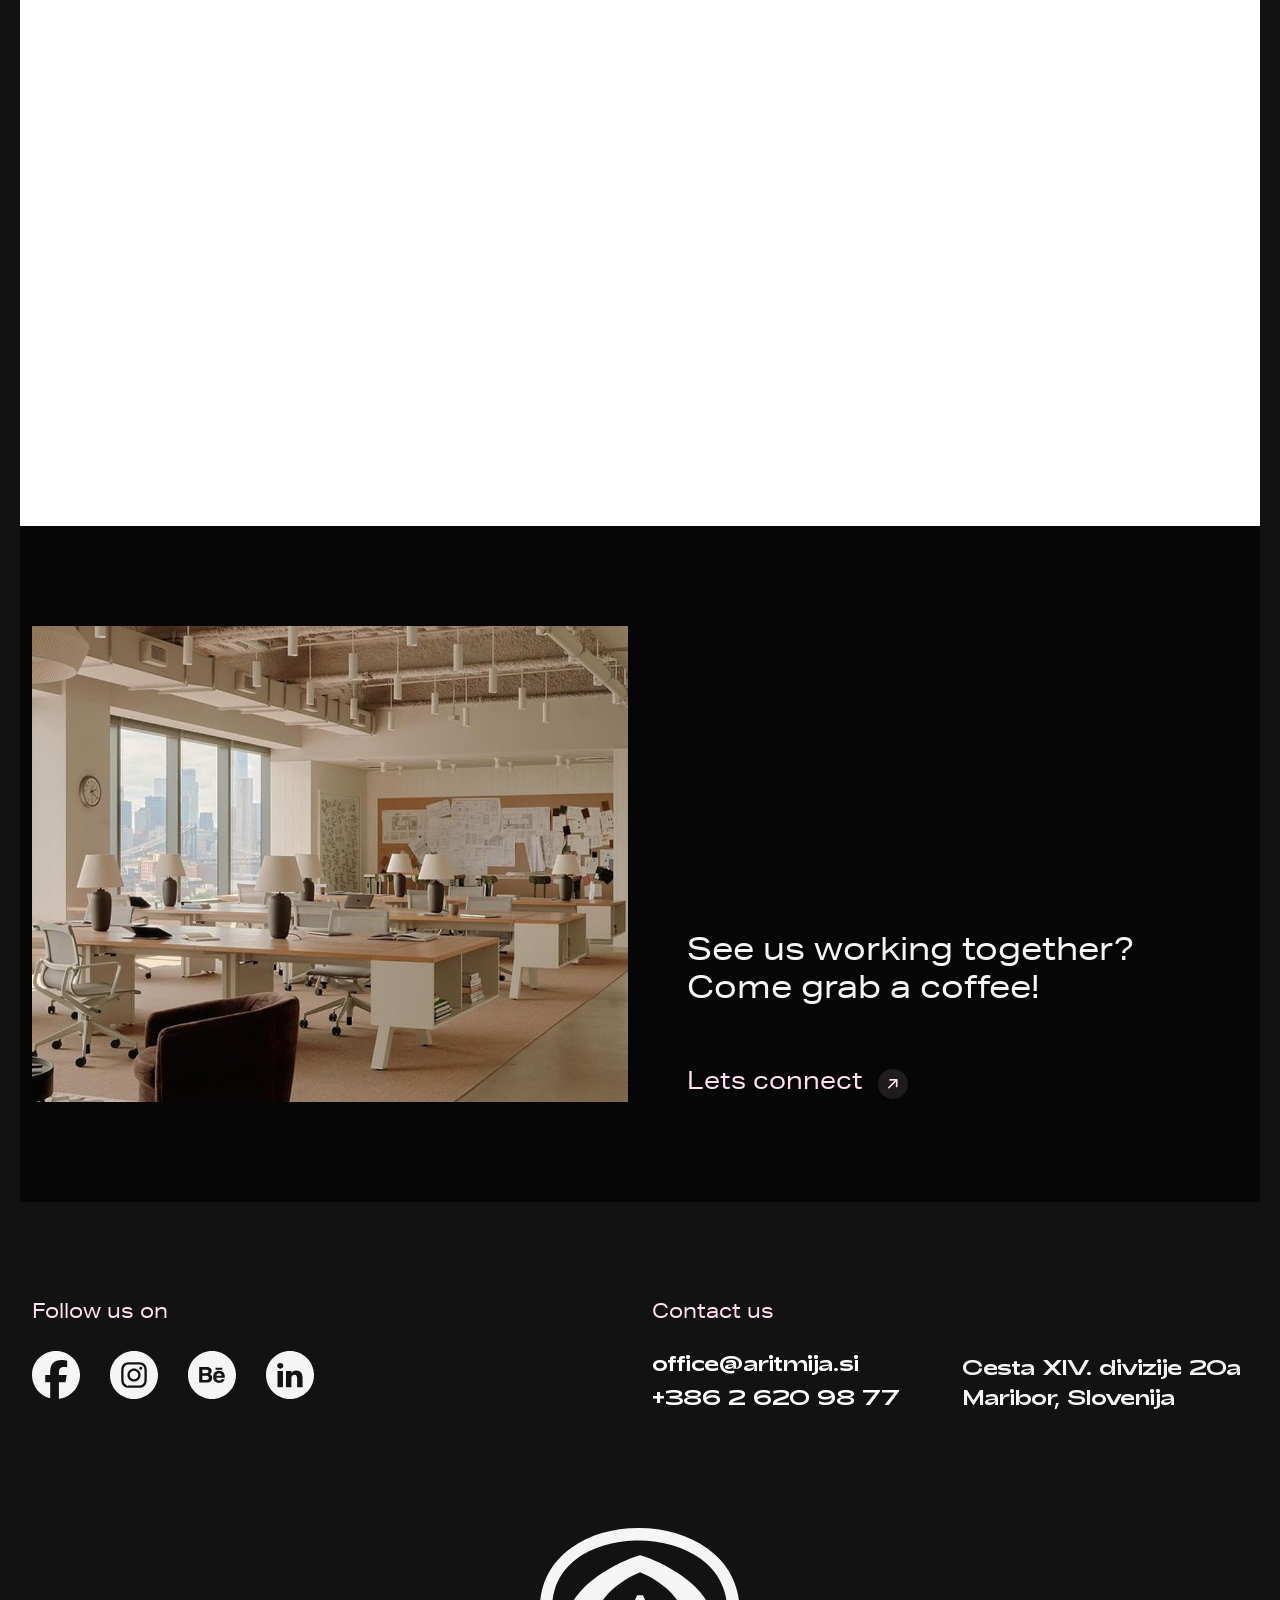
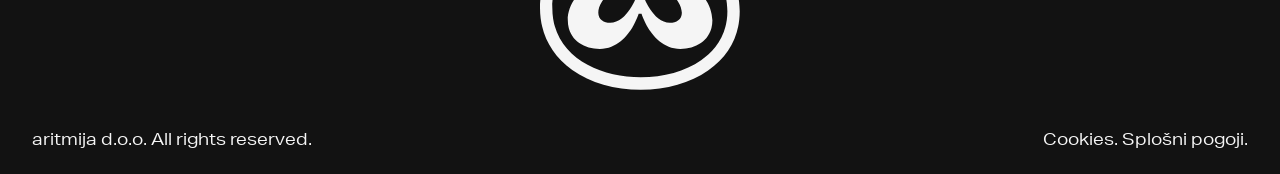
==== commit 45575252: "Add files via upload" ====
--- a/about.html
+++ b/about.html
@@ -109,7 +109,7 @@
 
 
      <!------ Branding Area Start ----->
-     <section class="branding-area pt-0">
+     <section class="branding-area">
       <div class="container">
         <div class="row">
           <div class="col-lg-12">
--- a/assets/css/style.css
+++ b/assets/css/style.css
@@ -102,7 +102,16 @@
 .hero-area .container{
     padding: 0px;
 }
-
+.hero-video {
+    width: 100%;
+    height: 900px;
+    object-fit: cover;
+  }
+  .project-video{
+    height: 700px;
+    object-fit: cover;
+    width: 100%;
+  }
 /*------------ Header Area End  ----------*/
 
 
@@ -198,20 +207,74 @@
     align-items: center;
     justify-content: center;
     background-color: rgba(255, 223, 240, 0.1);
-
+    transition: .3s;
+    transform: rotate(0deg);
+    position: relative;
+
+}
+a.common-btn:hover span {
+    transform: rotate(45deg);
 }
 .btn-wrapper {
     display: flex;
     align-items: center;
     justify-content: center;
 }
-.slider-wrap {
-    max-width: 1120px;
-    margin: 0 auto;
-}
+
 .showcase-slider {
     margin-bottom: 50px;
-}
+    overflow: hidden;
+}
+
+
+.slider-wrap {
+    margin: 0 auto;
+    display: flex;
+    align-items: flex-end;
+    justify-content: center;
+}
+.showcase-item{
+    position: relative;
+    transition: .3s;
+    width: 255px;
+    object-fit: cover;
+    height: 400px;
+    transform-origin: center bottom;
+}
+.showcase-item img {
+    width: 100%;
+    object-fit: cover;
+    height: 100%;
+    position: relative;
+    transition: .3s;
+}
+.showcase-item.center{
+    width: 340px;
+    height: 440px;
+    z-index: 5;
+    transform: rotate(-1.85deg);
+}
+.showcase-item:nth-child(1) {
+    transform: rotate(3.44deg);
+    margin-right: -40px;
+}
+.showcase-item:nth-child(2) {
+    transform: rotate(-4.78deg);
+    margin-right: -80px;
+}
+.showcase-item:nth-child(4) {
+    transform: rotate(1.70deg);
+    margin-left: -30px;
+    z-index: 2;
+    height: 360px;
+}
+.showcase-item:nth-child(5) {
+    transform: rotate(-7.75deg);
+    margin-left: -40px;
+    z-index: 1;
+    height: 390px;
+}
+
 
 
 /*------------ Showcase Area End  ----------*/
@@ -225,7 +288,7 @@
 /*------------ Brief Area Start  ----------*/
 .brief-area{
     padding: 150px 0;
-    background: linear-gradient(135deg, #ffffff 0%, #fdf0f5 100%);
+    background: linear-gradient(100deg, rgba(255, 255, 255, 1) 0%, rgba(251, 224, 238, 1) 100%);background: linear-gradient(135deg, #ffffff 0%, #fdf0f5 100%);
     overflow: hidden;
 }
 .brief-title{
@@ -269,6 +332,11 @@
     max-height: 60px;
     display: block;
     filter: grayscale(100%) brightness(1);
+    transition: .3s;
+    transform: scale(1);
+}
+.brand-logo img:hover {
+    transform: scale(1.2);
 }
 .min-h img{
     max-height: 42px;
@@ -303,7 +371,7 @@
     line-height: 130%;
 }
 .cta-content h2 span {
-    font-family: 'Aktiv-Grotesk-Ex-Bold';
+    font-family: 'Adieu-Regular';
 }
 /*------------ CTA Area End  ----------*/
 
@@ -565,8 +633,8 @@
   .terms-area {
     padding-top: 60px;
     padding-bottom: 100px;
-    background: linear-gradient(135deg, #f8f9fa 10%, #fef2f4 100%);
     color: #000;
+    background-image: linear-gradient(to left top, #fbe0ef, #f7e5f3, #f5e9f5, #f3edf6, #f3f1f6, #f4f3f6, #f5f5f7, #f7f7f7, #f9f9f9, #fbfbfb, #fdfdfd, #ffffff);
 }
 .content-block h2 {
     font-size: 40px;
@@ -595,7 +663,7 @@
 /*------------ Contact Area Start  ----------*/
 .contact-area{
     padding: 100px 0;
-    background: linear-gradient(135deg, #f8f9fa 10%, #fef2f4 100%);
+    background-image: linear-gradient(to left top, #fbe0ef, #f7e5f3, #f5e9f5, #f3edf6, #f3f1f6, #f4f3f6, #f5f5f7, #f7f7f7, #f9f9f9, #fbfbfb, #fdfdfd, #ffffff);
 }
 .contact-wrapper {
     max-width: 700px;
@@ -706,8 +774,10 @@
 /*------------ About Area End  ----------*/
 .about-area {
     background: #f5f5f5;
-    padding: 100px 0;
+    padding-top: 100px;
+    padding-bottom: 30px;
     overflow: hidden;
+    background-image: linear-gradient(to left top, #fae9f2, #f9eff7, #faf5fb, #fcfafe, #ffffff);
 }
 .about-title-wrap {
     max-width: 700px;
@@ -793,6 +863,10 @@
 .together-content .common-btn {
     margin-top: 40px;
 }
+.common-btn span img {
+    position: relative;
+    width: 10px;
+}
 .together-content {
     padding-left: 35px;
 }
@@ -837,11 +911,9 @@
   }
 
 .brand-area-two{
-    background: #FFFFFF;
-    background: linear-gradient(100deg,rgba(255, 255, 255, 1) 0%, rgba(251, 224, 238, 1) 100%);
     padding: 120px 0;
-}
-
+    background-image: linear-gradient(to left top, #faeff5, #f8f1f6, #f6f2f7, #f5f4f6, #f5f5f5);
+}
 
 
 /*------- Inspiration Area Start -------*/
@@ -1089,7 +1161,7 @@
   
   .subtitle {
     margin-bottom: 40px;
-    color: #555;
+    color: #A7A7A7;
   }
   
   .branding-list h2 {
@@ -1125,12 +1197,7 @@
   .branding-area {
     padding: 100px 0;
     position: relative;
-    background: #f5f5f5;
-}
-.branding-area {
-    padding: 100px 0;
-    position: relative;
-    background: #f5f5f5;
+    background-image: linear-gradient(to left top, #f9f2f6, #faf5f9, #fbf9fb, #fdfcfd, #ffffff);
 }
 .branding-wrapper {
     display: flex;
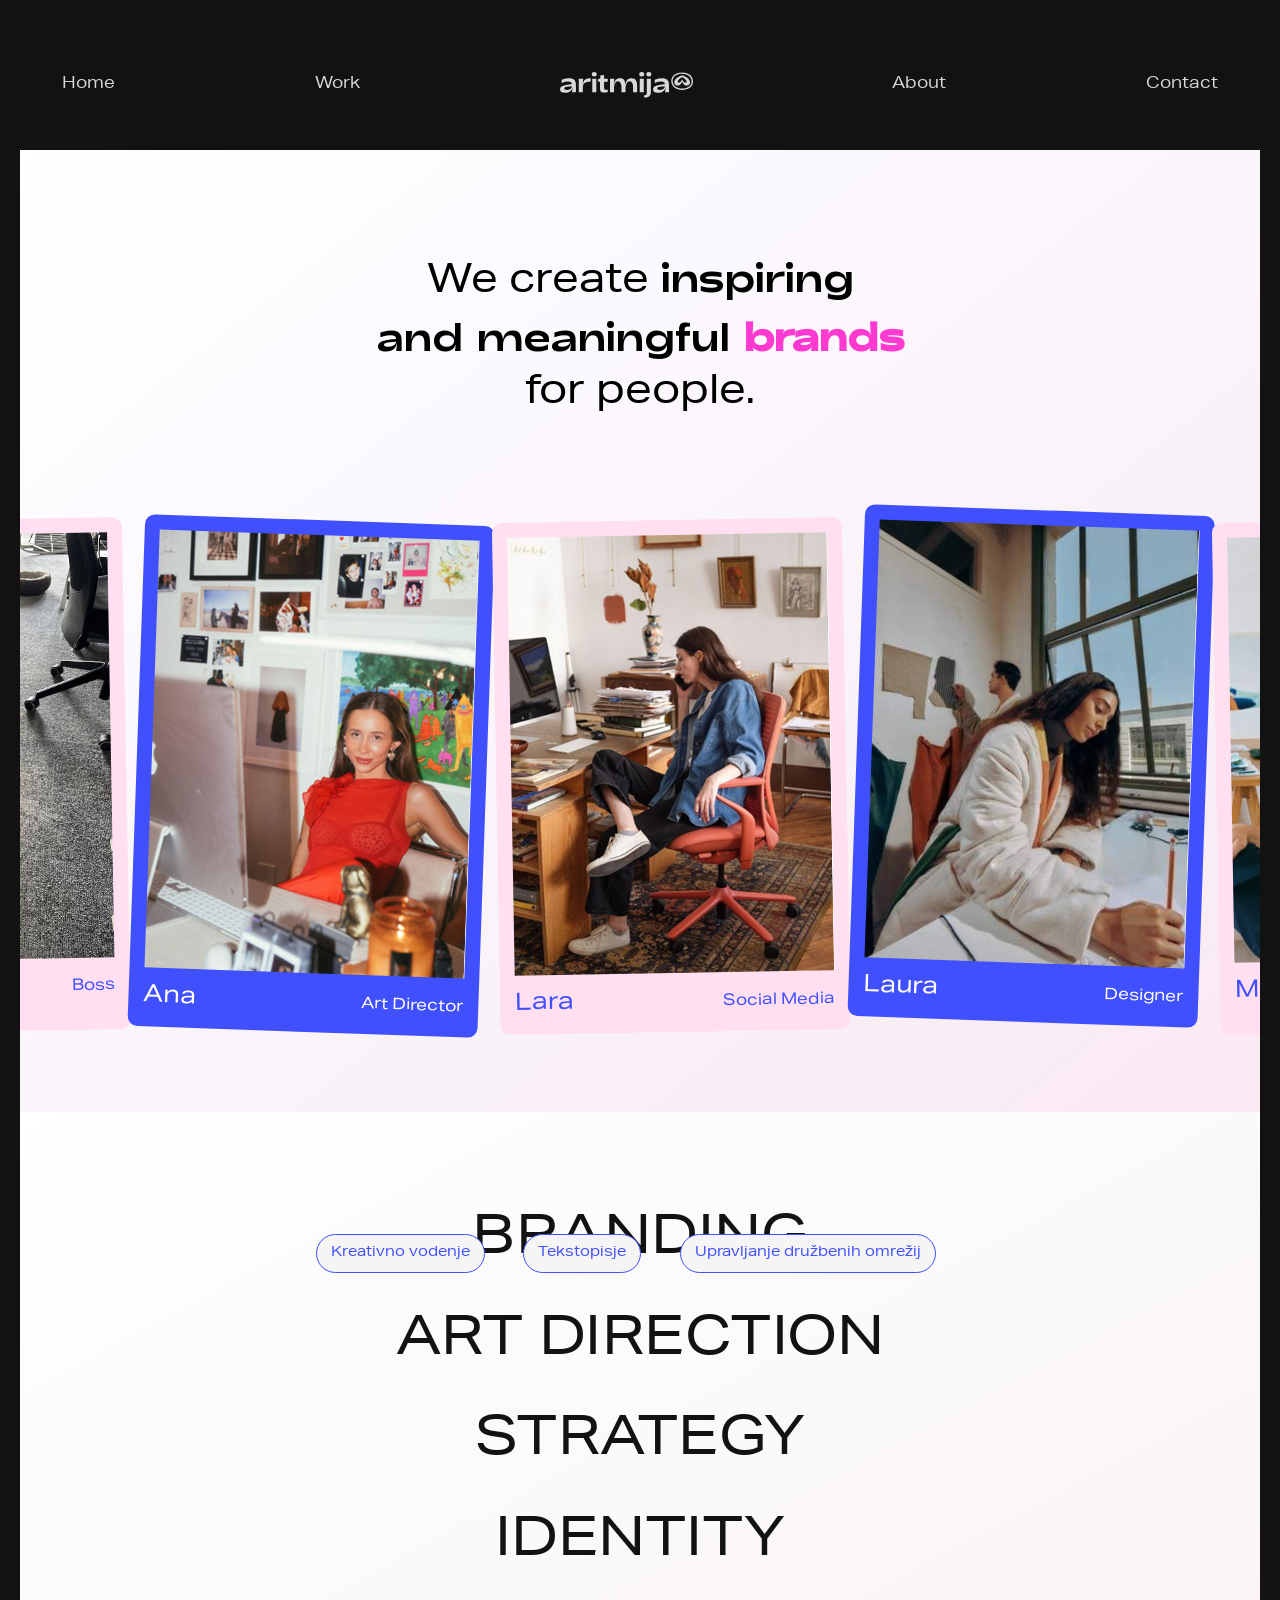
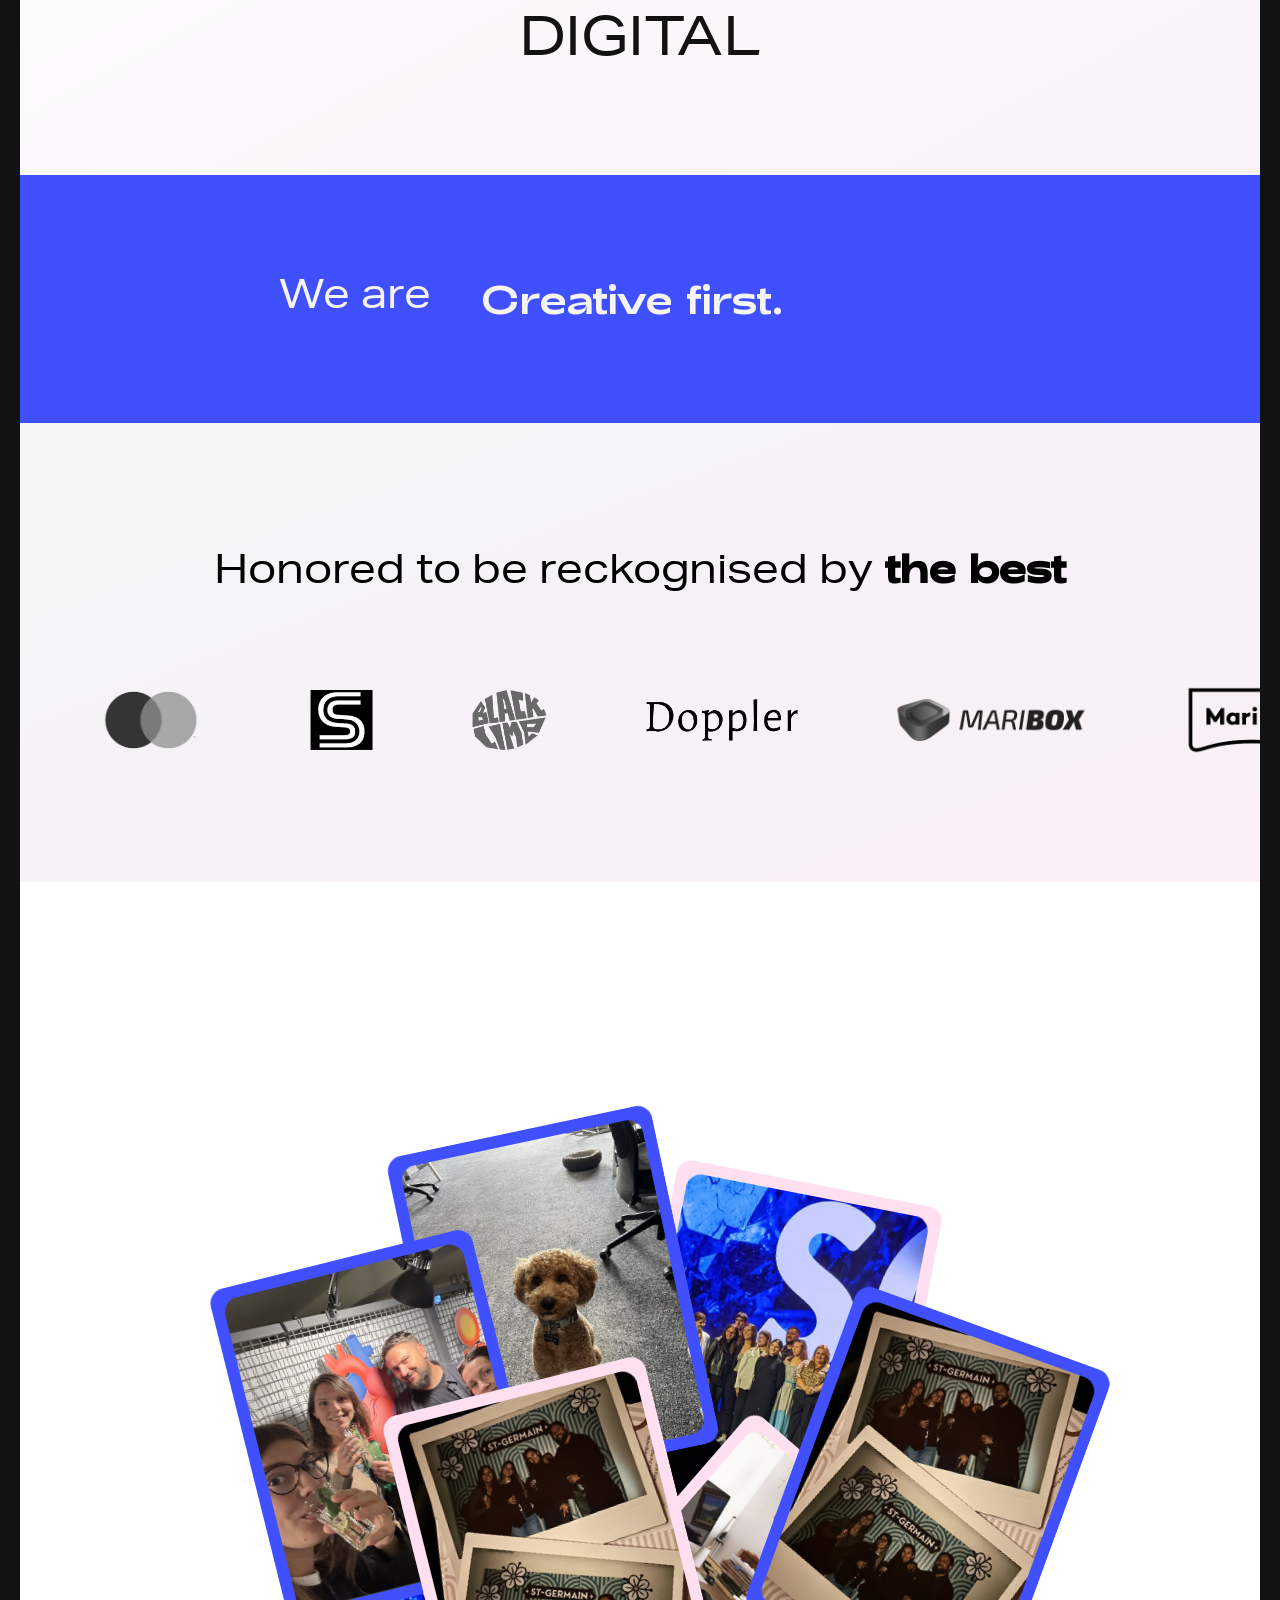
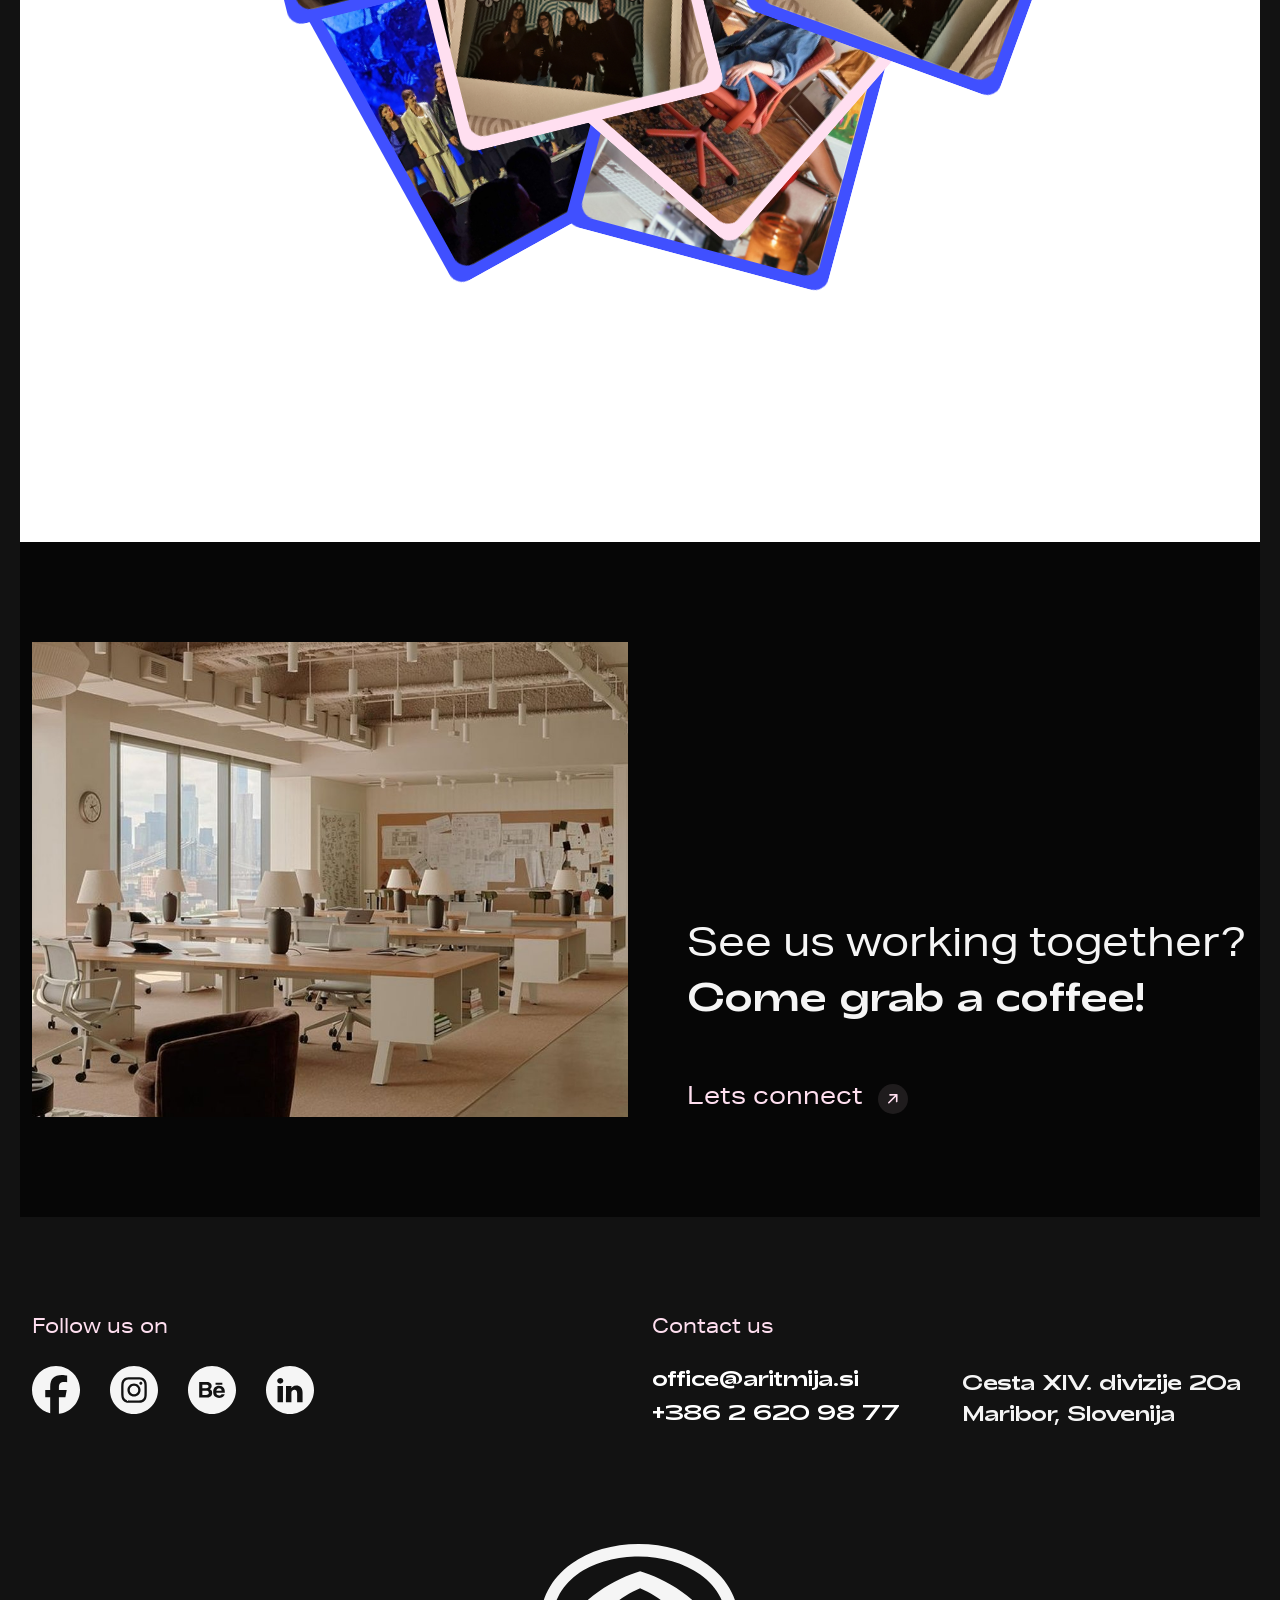
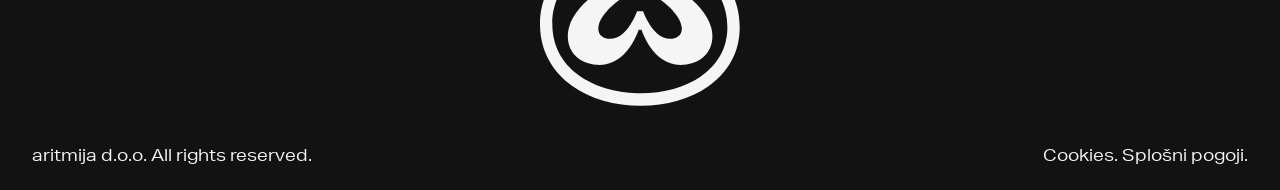
==== commit 03aced0a: "Add files via upload" ====
--- a/about.html
+++ b/about.html
@@ -5,31 +5,73 @@
     <meta charset="utf-8" />
     <meta name="viewport" content="width=device-width, initial-scale=1" />
     <link rel="stylesheet" href="assets/css/bootstrap.min.css" />
+    <link rel="stylesheet" href="assets/css/owl.carousel.min.css" />
+    <link rel="stylesheet" href="assets/css/owl.theme.default.min.css" />
     <link rel="stylesheet" href="assets/css/style.css" />
     <link rel="stylesheet" href="assets/css/responsive.css" />
     <title>About Us</title>
   </head>
   <body>
    
+
     <!------ Header Area Start ----->
     <header>
-        <div class="container-fluid">
-            <div class="row">
-              <div class="col-lg-12">
-                <nav class="header-wrapper">
-                  <a href="index.html">Home</a>
-                  <a href="work.html">Work</a>
-                  <div class="site-logo">
-                    <a href="index.html"><img src="assets/img/logo.svg" alt=""></a>
-                  </div>
-                  <a href="about.html">About</a>
-                  <a href="contact.html">Contact</a>
-                </nav>
-              </div>
-            </div>
-        </div>
-    </header>
-    <!------ Header Area End ----->
+      <div class="container-fluid">
+          <div class="row">
+            <div class="col-lg-12">
+              <nav class="header-wrapper nav-desktop">
+                <a href="index.html">Home</a>
+                <a href="work.html">Work</a>
+                <div class="site-logo">
+                  <a href="index.html"><img src="assets/img/logo.svg" alt=""></a>
+                </div>
+                <a href="about.html">About</a>
+                <a href="contact.html">Contact</a>
+              </nav>
+
+              <!-- Mobile Menu -->
+               <div class="mobile-nav">
+                <div class="love-sm">
+                  <a href="#"><img src="assets/img/love.svg" alt=""></a>
+                </div>
+                <div class="logo-sm">
+                  <a href="index.html"><img src="assets/img/logo.svg" alt=""></a>
+                </div>
+                <div class="menu-trigger">
+                  <span></span>
+                  <span></span>
+                </div>
+               </div>
+              <!-- Mobile Menu -->
+            </div>
+          </div>
+      </div>
+  </header>
+  <!------ Header Area End ----->
+
+
+
+  <!------ Slide Mobile Menu Area Start ----->
+  <div class="slide-menu">
+    <div class="menu-close">
+      <span></span>
+      <span></span>
+    </div>
+    <div class="menu_item">
+      <ul>
+        <li><a href="index.html">Home</a></li>
+        <li class="active"><a href="about.html">About</a></li>
+        <li><a href="work.html">Work</a></li>
+        <li><a href="contact.html">Contact</a></li>
+      </ul>
+    </div>
+    <div class="info-bottom">
+      <span>En</span>
+      <img src="assets/img/love.svg" alt="">
+      <span>Sl</span>
+    </div>
+  </div>
+  <!------ Slide Mobile Menu Area End ----->
 
 
     
@@ -39,8 +81,8 @@
         <div class="row">
           <div class="col-lg-12 text-center">
             <div class="about-title-wrap">
-              <h2>We create inspiring <br>
-                and meaningful <span>brands</span> <br>
+              <h2>We create <span>inspiring <br>
+                and meaningful <b class="pink-text">brands</b></span> <br>
                 for people.</h2>
             </div>
           </div>
@@ -146,8 +188,9 @@
         <div class="row">
           <div class="col-lg-12">
             <div class="ct-wrap">
+              <h4>We are</h4>
               <h2 class="ct-heading">
-                We are 
+                <i>We are </i>
                 <span class="ct-viewport">
                   <span class="ct-vertical" id="ctVertical">
                     <span>Creative first.</span>
@@ -342,6 +385,162 @@
         </div>
         
       </div>
+
+      <!--- inspiration Mobile Version  -->
+      <div class="container inspiration-mobile-wrapper">
+        <div class="row">
+          <div class="col-lg-12">
+           <div class="inspire-title">
+            <h2>Places where
+              <span>inspiration</span>
+             comes from.</h2>
+           </div>
+          </div>
+          <div class="col-lg-12">
+            <div class="slider-wrapper">
+              <div class="inspiration-overlay-slider owl-carousel">
+                <!--- Single Card -->
+               <div class="flip-card" onclick="this.classList.toggle('active')">
+                 <div class="flip-card-inner">
+                   
+                   <!-- Front -->
+                   <div class="flip-card-front">
+                     <img src="assets/img/team-10.jpg" alt="Card Image">
+                   </div>
+               
+                   <!-- Back -->
+                   <div class="flip-card-back">
+                     <p>Beer tasting in Vienna on the street in front bla bla card</p>
+                   </div>
+               
+                 </div>
+               </div>
+               <!--- Single Card -->
+               <div class="flip-card card__normal" onclick="this.classList.toggle('active')">
+                 <div class="flip-card-inner">
+                   
+                   <!-- Front -->
+                   <div class="flip-card-front">
+                     <img src="assets/img/team-11.jpg" alt="Card Image">
+                   </div>
+               
+                   <!-- Back -->
+                   <div class="flip-card-back">
+                     <p>Beer tasting in Vienna on the street in front bla bla card</p>
+                   </div>
+               
+                 </div>
+               </div>
+ 
+               <!--- Single Card -->
+               <div class="flip-card" onclick="this.classList.toggle('active')">
+                 <div class="flip-card-inner">
+                   
+                   <!-- Front -->
+                   <div class="flip-card-front">
+                     <img src="assets/img/team-12.jpg" alt="Card Image">
+                   </div>
+               
+                   <!-- Back -->
+                   <div class="flip-card-back">
+                     <p>Beer tasting in Vienna on the street in front bla bla card</p>
+                   </div>
+               
+                 </div>
+               </div>
+ 
+               <!--- Single Card -->
+               <div class="flip-card" onclick="this.classList.toggle('active')">
+                 <div class="flip-card-inner">
+                   
+                   <!-- Front -->
+                   <div class="flip-card-front">
+                     <img src="assets/img/team-1.jpg" alt="Card Image">
+                   </div>
+               
+                   <!-- Back -->
+                   <div class="flip-card-back">
+                     <p>Beer tasting in Vienna on the street in front bla bla card</p>
+                   </div>
+               
+                 </div>
+               </div>
+ 
+               <!--- Single Card -->
+               <div class="flip-card" onclick="this.classList.toggle('active')">
+                 <div class="flip-card-inner">
+                   
+                   <!-- Front -->
+                   <div class="flip-card-front">
+                     <img src="assets/img/team-2.jpg" alt="Card Image">
+                   </div>
+               
+                   <!-- Back -->
+                   <div class="flip-card-back">
+                     <p>Beer tasting in Vienna on the street in front bla bla card</p>
+                   </div>
+               
+                 </div>
+               </div>
+ 
+               <!--- Single Card -->
+               <div class="flip-card card__normal" onclick="this.classList.toggle('active')">
+                 <div class="flip-card-inner">
+                   
+                   <!-- Front -->
+                   <div class="flip-card-front">
+                     <img src="assets/img/team-12.jpg" alt="Card Image">
+                   </div>
+               
+                   <!-- Back -->
+                   <div class="flip-card-back">
+                     <p>Beer tasting in Vienna on the street in front bla bla card</p>
+                   </div>
+               
+                 </div>
+               </div>
+ 
+               <!--- Single Card -->
+               <div class="flip-card" onclick="this.classList.toggle('active')">
+                 <div class="flip-card-inner">
+                   
+                   <!-- Front -->
+                   <div class="flip-card-front">
+                     <img src="assets/img/team-11.jpg" alt="Card Image">
+                   </div>
+               
+                   <!-- Back -->
+                   <div class="flip-card-back">
+                     <p>Beer tasting in Vienna on the street in front bla bla card</p>
+                   </div>
+               
+                 </div>
+               </div>
+ 
+               <!--- Single Card -->
+               <div class="flip-card card__normal" onclick="this.classList.toggle('active')">
+                 <div class="flip-card-inner">
+                   
+                   <!-- Front -->
+                   <div class="flip-card-front">
+                     <img src="assets/img/team-3.jpg" alt="Card Image">
+                   </div>
+               
+                   <!-- Back -->
+                   <div class="flip-card-back">
+                     <p>Beer tasting in Vienna on the street in front bla bla card</p>
+                   </div>
+               
+                 </div>
+               </div>
+             </div>
+            </div>
+          </div>
+        </div>
+      </div>
+      <!--- inspiration Mobile Version  -->
+
+
     </section>
     <!------ Inspiration Area End ----->
 
@@ -359,7 +558,7 @@
           </div>
           <div class="col-lg-6 col-md-6">
             <div class="together-content">
-              <h2>See us working together? <br> Come grab a coffee!</h2>
+              <h2>See us working together? <br> <span>Come grab a coffee!</span></h2>
               <a href="#" class="common-btn">Lets connect <span><img src="assets/img/arrow.svg" alt=""></span></a>
             </div>
           </div>
@@ -374,7 +573,7 @@
     <footer>
       <div class="container">
         <div class="row">
-          <div class="col-lg-6 col-md-6">
+          <div class="col-xl-6 col-lg-5 col-md-5">
             <div class="social-links">
               <h4>Follow us on</h4>
               <ul>
@@ -385,7 +584,7 @@
               </ul>
             </div>
           </div>
-          <div class="col-lg-6 col-md-6">
+          <div class="col-xl-6 col-lg-7 col-md-7">
             <div class="row">
               <h4>Contact us</h4>
               <div class="col-lg-6 col-md-6">
@@ -429,16 +628,14 @@
 
 
 
-   
-
-
     <!-- Bootstrap Bundle with Popper -->
     <script src="assets/js/jquery.min.js"></script>
     <script src="assets/js/Popper.js"></script>
+    <script src="assets/js/bootstrap.min.js"></script>
+    <script src="assets/js/owl.carousel.min.js"></script>
     <script src="https://cdnjs.cloudflare.com/ajax/libs/gsap/3.12.5/gsap.min.js"></script>
     <script src="https://cdn.jsdelivr.net/npm/gsap@3/dist/Draggable.min.js"></script>
     <script src="https://cdnjs.cloudflare.com/ajax/libs/gsap/3.12.5/ScrollTrigger.min.js"></script>
-    <script src="assets/js/bootstrap.min.js"></script>
     <script src="assets/js/main.js"></script>
   </body>
 </html>
--- a/assets/css/style.css
+++ b/assets/css/style.css
@@ -81,6 +81,10 @@
 .site-logo a {
     display: inline-block;
 }
+.site-logo {
+    display: inline-block;
+    flex-shrink: 0;
+}
 .header-wrapper a {
     text-decoration: none;
     transition: .3s;
@@ -92,6 +96,12 @@
 .header-wrapper a:hover{
     color: #4050FF;
 }
+.mobile-nav{
+    display: none;
+}
+.logo-sm img {
+    width: 100px;
+}
 
 /*------------ Header Area End  ----------*/
 
@@ -111,6 +121,9 @@
     height: 700px;
     object-fit: cover;
     width: 100%;
+  }
+   .slide-menu {
+    display: none;
   }
 /*------------ Header Area End  ----------*/
 
@@ -223,9 +236,8 @@
 
 .showcase-slider {
     margin-bottom: 50px;
-    overflow: hidden;
-}
-
+    margin: 0 auto;
+}
 
 .slider-wrap {
     margin: 0 auto;
@@ -240,6 +252,7 @@
     object-fit: cover;
     height: 400px;
     transform-origin: center bottom;
+    margin: 40px 0;
 }
 .showcase-item img {
     width: 100%;
@@ -290,6 +303,7 @@
     padding: 150px 0;
     background: linear-gradient(100deg, rgba(255, 255, 255, 1) 0%, rgba(251, 224, 238, 1) 100%);background: linear-gradient(135deg, #ffffff 0%, #fdf0f5 100%);
     overflow: hidden;
+    padding-bottom: 100px;
 }
 .brief-title{
     margin-bottom: 80px;
@@ -300,6 +314,9 @@
 }
 .brief-title h2 b{
     font-family: 'Adieu-Regular';
+}
+.for-mobile{
+    display: none;
 }
 
 /*------------ Brief Area End  ----------*/
@@ -759,8 +776,8 @@
     font-family: 'Adieu-Regular';
     font-weight: normal;
 }
-.note-text  {
-    max-width: 750px;
+.note-text {
+    max-width: 700px;
     margin: 0 auto;
 }
 .back-home {
@@ -789,8 +806,11 @@
     font-size: 40px;
     line-height: 130%;
 }
+.about-title-wrap h2 .pink-text{
+    color: #FF3AD1;
+}
 .about-title-wrap h2 span{
-    color: #FF3AD1;
+    font-family: 'Adieu-Regular';
 }
 .team-slider {
     display: flex;
@@ -912,7 +932,7 @@
 
 .brand-area-two{
     padding: 120px 0;
-    background-image: linear-gradient(to left top, #faeff5, #f8f1f6, #f6f2f7, #f5f4f6, #f5f5f5);
+    background-image: linear-gradient(to right bottom, #f5f5f5, #f5f4f6, #f6f2f7, #f8f1f6, #faeff5);
 }
 
 
@@ -1214,7 +1234,9 @@
     font-size: 55px;
     color: #121212;
     line-height: 110%;
-    font-family: 'Adieu-Regular';
+    .together-content h2 {
+        font-size: 40px;
+    }
     display: inline-block;
     margin: 0;
     padding: 0 80px;
@@ -1240,7 +1262,7 @@
     display: flex;
     justify-content: space-between;
     gap: 0 20px;
-    z-index: 9;
+    z-index: 1;
 }
 .with-btn a {
     display: inline-block;
@@ -1296,3 +1318,33 @@
 
 
 
+.branding-area.branding-home{
+    background: #F5F5F5 !important;
+}
+
+.together-content h2 {
+    font-size: 40px;
+}
+.together-content h2 span{
+    font-family: 'Adieu-Regular';
+}
+.ct-wrap i {
+    font-style: normal;
+}
+.ct-wrap h4 {
+    display: none;
+}
+.inspire-title h2 {
+    font-size: 26px;
+    color: #121212;
+    text-align: center;
+}
+.inspiration-mobile-wrapper{
+    display: none;
+}
+
+
+.awards-wrap {
+    opacity: 0;
+    transform: translateY(50px);
+  }
--- a/assets/css/responsive.css
+++ b/assets/css/responsive.css
@@ -1,6 +1,12 @@
 /* XL Device :1200px. */
 @media (min-width: 1200px) and (max-width: 1449px) {
- 
+    .header-wrapper {
+        padding: 0 15px;
+        gap: 120px;
+    }
+    .header-wrapper a {
+        padding: 2px 15px;
+    }
 
 
 
@@ -11,9 +17,23 @@
 
 
 @media (min-width: 1200px) and (max-width: 1300px) {
-
-
-
+    .header-wrapper {
+        padding: 0 15px;
+        gap: 100px;
+    }
+    .header-wrapper a {
+        padding: 2px 15px;
+    }
+    .hero-video {
+        height: 680px;
+    }
+    .flip-card {
+        width: 270px;
+        height: 345px;
+    }
+    .flip-card-front {
+        padding: 12px;
+    }
 
 
 }
@@ -26,7 +46,121 @@
 
 /* LG Device :992px. */
 @media (min-width: 992px) and (max-width: 1200px) {
-
+    .header-wrapper {
+        padding: 0 15px;
+        gap: 80px;
+    }
+    .header-wrapper a {
+        padding: 2px 15px;
+    }
+    .hero-video {
+        height: 580px;
+    }
+    .showcase-area {
+        padding-top: 100px;
+        padding-bottom: 100px;
+    }
+    .section-title h2 {
+        font-size: 48px;
+    }
+    .showcase-title {
+        max-width: 600px;
+    }
+    .brief-area {
+        padding: 100px 0;
+        padding-bottom: 50px;
+    }
+    .brief-title {
+        margin-bottom: 50px;
+    }
+    .brand-slider-area {
+        padding: 100px 0;
+    }
+    .brief-title h2 {
+        font-size: 32px;
+    }
+    .cta-content h2 {
+        font-size: 36px;
+    }
+    .footer-info ul li a {
+        font-size: 20px;
+    }
+    .footer-info p {
+        font-size: 20px;
+    }
+    .footer-love img {
+        width: 160px;
+    }
+    .social-links ul li img {
+        width: 44px;
+    }
+    .social-links ul {
+        gap: 24px;
+    }
+    .bottom-title h4 {
+        font-size: 36px;
+    }
+    .common-btn {
+        font-size: 22px;
+    }
+    body {
+        padding: 0 15px;
+    }
+    .portfolio-info {
+        margin-top: 20px;
+    }
+    .portfolio-info h4 {
+        font-size: 18px;
+    }
+    .portfolio-info span {
+        font-size: 15px;
+    }
+    .portfolio-projects {
+        gap: 0 32px;
+    }
+    .project-card {
+        margin-top: 75px;
+    }
+    .together-content {
+        padding-left: 15px;
+    }
+    .together-content h2 {
+        font-size: 30px;
+    }
+    .projects-area {
+        padding-left: 15px;
+        padding-right: 15px;
+    }
+    .flip-card {
+        width: 240px;
+        height: 300px;
+    }
+    .flip-card-front {
+        padding: 10px;
+    }
+    .inspiration-area:hover .flip-card.card__5 {
+        top: 80%;
+        left: 50%;
+    }
+    .inspiration-title h2 {
+        font-size: 32px;
+    }
+    .inspiration-area:hover .flip-card.card__4 {
+        left: 50%;
+        top: 22%;
+    }
+    .inspiration-area:hover .flip-card.card__6 {
+        right: 0%;
+        top: 30%;
+    }
+    .inspiration-area:hover .flip-card.card__8 {
+        right: 1%;
+        top: 80%;
+    }
+    .inspiration-area:hover .flip-card.card__3 {
+        left: 22%;
+        top: 75%;
+    }
 
 
 
@@ -40,6 +174,169 @@
 
 /* LG Device 768px. */
 @media (min-width: 768px) and (max-width: 991px) {
+    .header-wrapper {
+        padding: 0;
+        gap: 0 40px;
+    }
+    .projects-area {
+        padding-left: 15px;
+        padding-right: 15px;
+    }
+    .header-wrapper a {
+        font-size: 15px;
+        padding: 2px 10px;
+    }
+    .hero-video {
+        height: 460px;
+    }
+    .showcase-area {
+        padding-top: 80px;
+        padding-bottom: 100px;
+    }
+    .section-title h2 {
+        font-size: 44px;
+    }
+    .showcase-title {
+        max-width: 550px;
+    }
+    .bottom-title h4 {
+        font-size: 32px;
+    }
+    .awards-wrap {
+        gap: 30px 40px;
+        margin-top: 100px;
+    }
+    .brief-area {
+        padding: 80px 0;
+        padding-bottom: 50px;
+    }
+    .brief-title {
+        margin-bottom: 50px;
+    }
+    .brief-title h2 {
+        font-size: 32px;
+    }
+    .team-card {
+        max-width: 320px;
+    }
+    .card-thumb img {
+        min-height: 360px;
+    }
+    .brand-slider-area {
+        padding: 100px 0;
+    }
+    .brand-logo {
+        padding: 0 35px;
+    }
+    .cta-content h2 {
+        font-size: 30px;
+    }
+    .cta-area {
+        padding: 60px 15px;
+    }
+    .social-links ul li img {
+        width: 36px;
+    }
+    .social-links ul {
+        gap: 20px;
+    }
+    .footer-info ul li a {
+        font-size: 16px;
+    }
+    .footer-info p {
+        font-size: 15px;
+    }
+    footer h4 {
+        font-size: 18px;
+        margin-bottom: 20px;
+    }
+    footer {
+        padding-top: 80px;
+        padding-bottom: 20px;
+    }
+    .footer-love img {
+        width: 150px;
+    }
+    .branding-list h2 {
+        font-size: 48px;
+    }
+    .portfolio-filter {
+        gap: 20px;
+    }
+    .portfolio-filter button {
+        font-size: 16px;
+    }
+    .portfolio-projects {
+        gap: 0 24px;
+    }
+    .project-card {
+        margin-top: 75px;
+    }
+    .portfolio-info {
+        margin-top: 20px;
+        display: block;
+    }
+    .portfolio-info h4 {
+        font-size: 20px;
+        margin-bottom: 8px;
+    }
+    .portfolio-info span {
+        font-size: 16px;
+    }
+    header {
+        padding-top: 50px;
+        padding-bottom: 40px;
+    }
+    .portfolio-title h2 {
+        font-size: 32px;
+    }
+    .portfolio-title .description p {
+        font-size: 16px;
+    }
+    .portfolio-title {
+        max-width: 600px;
+        margin-bottom: 50px;
+    }
+    .portfolio-title .description {
+        max-width: 540px;
+    }
+    body {
+        padding: 0 12px;
+    }
+    .together-content {
+        padding-left: 0px;
+    }
+    .together-content h2 {
+        font-size: 24px;
+    }
+    section.working-together-area {
+        padding:75px 0;
+    }
+    .creative-area {
+        padding: 60px 0;
+    }
+    .creative-area h2 {
+        gap: 30px;
+        font-size: 32px;
+    }
+    .faling-btn {
+        width: 580px;
+        gap: 0 15px;
+    }
+    .about-area {
+        padding-top: 75px;
+    }
+    .note-text h2 {
+        font-size: 32px;
+    }
+    .note-text {
+        max-width: 550px;
+        margin: 0 auto;
+    }
+    .project-info h2 {
+        font-size: 32px;
+        margin: 0;
+    }
 
 
 
@@ -52,9 +349,498 @@
 
 /* SM Small Device :320px. */
 @media only screen and (max-width: 767px) {
+    body {
+        padding: 0;
+    }
+    .nav-desktop{
+        display: none;
+    }
+    .hero-video {
+        height: auto;
+    }
+    .section-title h2 {
+        font-size: 30px;
+        line-height: 110%;
+        font-weight: normal;
+    }
+    .branding-list h2 {
+        font-size: 32px;
+        padding: 0 1px;
+        letter-spacing: 0;
+    }
+    .showcase-area {
+        padding-top: 75px;
+        padding-bottom: 75px;
+    }
+    .common-btn {
+        font-size: 20px;
+    }
+    .bottom-title {
+        margin-top: 75px;
+    }
+    .awards-wrap {
+        grid-template-columns: repeat(3, 1fr);
+        gap: 30px 30px;
+        margin-top: 50px;
+    }
+    .bottom-title h4 {
+        font-size: 22px;
+    }
+
+    .brief-area {
+        padding: 60px 0;
+        padding-bottom:25px;
+    }
+    .brand-slider-area {
+        padding: 60px 0;
+        background: #F9F2F6;
+    }
+    .brief-title h2 {
+        font-size: 24px;
+    }
+    .for-mobile{
+        display: block;
+    }
+    .brief-title {
+        margin-bottom: 50px;
+    }
+    .brand-logo {
+        padding: 0 25px;
+    }
+    
+    .brand-logo img {
+        max-height: 40px;
+    }
+    .min-h img {
+        max-height: 30px;
+    }
+    .logo-squre img {
+        max-height: 60px;
+    }
+    .cta-area {
+        padding: 50px 0;
+    }
+    .cta-content h2 {
+        font-size: 20px;
+    }
+    .cta-btn {
+        text-align: left;
+        margin-top: 25px;
+    }
+    footer {
+        padding-top: 50px;
+        padding-bottom: 20px;
+    }
+    .social-links ul li img {
+        width: 38px;
+    }
+    footer h4 {
+        font-size: 16px;
+        margin-bottom: 25px;
+    }
+    .footer-info ul li a {
+        font-size: 18px;
+    }
+    .footer-info p {
+        font-size: 18px;
+        max-width: 300px;
+        margin-top: 15px;
+    }
+    .footer-love img {
+        width: 125px;
+    }
+    .social-links {
+        margin-bottom: 50px;
+        max-width: 400px;
+    }
+    .social-links ul {
+        gap: 30px;
+        justify-content: space-between;
+    }
+    .footer-love {
+        margin-top: 50px;
+    }
+    .copyright-wrap p {
+        font-size: 14px;
+    }
+    .copyright-wrap {
+        gap: 10px;
+        flex-direction: column;
+        flex-direction: column-reverse;
+    }
+    .card-thumb img {
+        min-height: 280px;
+        max-height: 280px;
+        width: 100%;
+        object-fit: cover;
+    }
+    .team-card {
+        padding: 12px;
+        max-width: 260px;
+    }
+    .team-info span {
+        font-size: 12px;
+    }
+    .team-slider {
+        padding-top: 20px;
+        padding: 50px 0;
+        margin-top: -25px;
+    }
+    .branding-area {
+        padding: 75px 0;
+    }
+    header {
+        padding-top: 18px;
+        padding-bottom: 18px;
+    }
+    .mobile-nav{
+        display: flex;
+        align-items: center;
+        gap: 24px;
+        justify-content: space-between;
+    }
+    .love-sm img {
+        width: 32px;
+    }
+    .logo-sm img {
+        width: 100px;
+    }
+    
+    .menu-trigger {
+        width: 30px;
+        display: block;
+        cursor: pointer;
+    }
+    
+    .menu-trigger span {
+        display: block;
+        width: 100%;
+        height: 2px;
+        background: #fff;
+        margin: 10px 0;
+        transition: .3s;
+        transform: rotate(0);
+        position: relative;
+        top: 0;
+    }
+    .info-bottom img {
+        width: 50px;
+        flex-shrink: 0;
+    }
+    
+    .info-bottom {
+        display: flex;
+        align-items: center;
+        justify-content: space-between;
+        gap: 20px;
+    }
+    .slide-menu {
+        padding: 15px;
+        position: fixed;
+        left: 0;
+        top: 0;
+        width: 100%;
+        height: 100%;
+        z-index: 999999;
+        transition: .3s;
+        background: #121212;
+    }
+    .menu_item {
+        margin-top: 100px;
+    }
+    .slide-menu {
+        padding: 15px;
+        position: fixed;
+        display: block;
+        left: 0;
+        top: 0;
+        width: 100%;
+        height: 100%;
+        z-index: 9;
+        transition: .3s;
+        background: #121212;
+        display: flex;
+        flex-direction: column;
+        justify-content: space-between;
+        gap: 40px 0;
+        opacity: 0;
+        visibility: hidden;
+    }
+    .slide-menu.active {
+        opacity: 1;
+        visibility: visible;
+    }
+    .menu_item ul {
+        margin: 0;
+        padding: 0;
+        list-style: none;
+    }
+    .menu_item ul li {
+        display: block;
+        margin-bottom: 20px;
+    }
+    .menu_item ul li a {
+        color: #fff;
+        font-size: 54px;
+        transition: .3s;
+        font-family: 'Adieu-Regular';
+        display: inline-block;
+        line-height: 110%;
+    }
+    .menu_item li a:hover{
+        color: #FF3AD1;
+    }
+    .menu_item li.active a{
+        color: #FF3AD1;
+    }
+    .menu-close {
+        width: 30px;
+        display: block;
+        cursor: pointer;
+        position: absolute;
+        top: 15px;
+        right: 15px
+    }
+    
+    .menu-close span {
+        display: block;
+        width: 100%;
+        height: 2px;
+        background: #fff;
+        margin: 10px 0;
+        transition: .3s;
+        transform: rotate(0);
+        position: relative;
+        top: 0;
+    }
+    .menu-close span:nth-child(1) {
+        transform: rotate(45deg);
+        top: 6px;
+    }
+    .menu-close span:nth-child(2) {
+        transform: rotate(-45deg);
+        top: -6px;
+    }
+    .info-bottom span {
+        display: inline-block;
+        font-size: 24px;
+        text-transform: uppercase;
+    }
+
+    .portfolio-filter {
+        gap: 15px;
+        flex-wrap: wrap;
+    }
+    .portfolio-filter button {
+        font-size: 13px;
+    }
+    .portfolio-area {
+        padding: 60px 0;
+    }
+    .portfolio-title h2 {
+        font-size: 20px;
+    }
+    .portfolio-title .description p {
+        font-size: 14px;
+    }
+    .portfolio-projects {
+        grid-template-columns: repeat(1, 1fr);
+    }
+    .portfolio-info {
+        margin-top: 15px;
+        gap: 20px;
+        display: block;
+    }
+    .portfolio-info h4 {
+        font-size: 18px;
+        margin-bottom: 5px;
+    }
+    .portfolio-info span {
+        font-size: 15px;
+    }
+    .project-card {
+        margin-top: 50px;
+    }
+    .working-together-area {
+        padding:50px 0;
+    }
+    .faling-btn {
+        width: 100%;
+        gap: 20px;
+        flex-wrap: wrap;
+    }
+    .creative-area {
+        padding: 75px 0;
+    }
+    .ct-wrap i {
+        display: none;
+    }
+    .creative-area h2 {
+        font-size: 26px;
+    }
+    .ct-wrap h4 {
+        font-size: 20px;
+        display: block;
+    }
+    .creative-area h2 span {
+        text-align: center;
+        justify-content: center;
+    }
+    section.working-together-area {
+        padding: 50px 0;
+    }
+    .together-content {
+        padding-left: 0;
+        margin-top: 20px;
+    }
+    .together-content h2 {
+        font-size: 24px;
+    }
+    .about-title-wrap h2 {
+        font-size: 26px;
+    }
+    .about-area {
+        padding-top: 50px;
+    }
+    .contact-title h2 {
+        font-size: 20px;
+    }
+    .contact-title p {
+        font-size: 14px;
+    }
+    .contact-area {
+        padding: 50px 0;
+    }
+    .btn__primary {
+        font-size: 16px;
+    }
+    .note-text h2 {
+        font-size: 20px;
+        margin: 0;
+    }
+    .content-block h2 {
+        font-size: 20px;
+        text-align: center;
+        margin-bottom: 35px;
+    }
+    .content-block h4 {
+        font-size: 16px;
+    }
+    .content-block p {
+        font-size: 14px;
+    }
+    .terms-area {
+        padding-top: 50px;
+        padding-bottom: 50px;
+    }
+    .project-info h2 {
+        font-size: 20px;
+        margin: 0;
+        text-align: center;
+        margin-bottom: 20px;
+    }
+    .project-info {
+        margin-bottom: 0;
+    }
+    .project-video {
+        height: auto;
+    }
+    .subtitle {
+        text-align: center;
+    }
+    .project-content {
+        padding-top: 20px;
+        padding-bottom: 40px;
+    }
+    .row.project-content p {
+        font-size: 14px;
+    }
+    .inspiration-wrapper{
+        display: none;
+    }
+    .description-text p {
+        font-size: 15px;
+    }
+    .project-details p {
+        font-size: 15px;
+    }
+    .hover-image {
+        max-width: 220px;
+        height: 300px;
+        object-fit: cover;
+    }
+    .branding-list {
+        display: flex;
+        width: 100%;
+    }
+    .inspiration-mobile-wrapper{
+        display: block;
+    }
+    .inspire-title {
+        max-width: 200px;
+        margin: 0 auto;
+        margin-bottom: 50px;
+    }
+    .inspire-title h2 {
+        font-size: 25px;
+        color: #121212;
+        text-align: center;
+    }
+    .inspire-title h2 span{
+        font-family: 'Adieu-Regular';
+    }
+    .inspiration-area {
+        padding: 50px 0;
+    }
+    .with-btn {
+        position: relative;
+        display: none;
+    }
+    .inspiration-mobile-wrapper .flip-card {
+        width: 260px;
+        height: 340px;
+        cursor: pointer;
+        position: relative;
+        left: unset;
+        top: unset;
+        transform: unset;
+    }
+    .flip-card-front {
+        padding: 10px;
+    }
+    .owl-dots {
+        display: flex;
+        justify-content: center;
+        align-items: center;
+        gap: 10px;
+        margin-top: 10px;
+    }
+    
+    .owl-dots button {
+        width: 20px;
+        height: 8px;
+        background: #FFDFF0 !important;
+        border-radius: 15px;
+        transition: .3s;
+    }
+    .owl-dots button.active {
+        background: #4050FF !important;
+    }
+    .team-info h4 {
+        font-size: 20px;
+    }
+    .owl-item:nth-child(odd) .flip-card{
+        transform: rotate(1.5deg);
+    }
+    .owl-item:nth-child(een) .flip-card{
+        transform: rotate(-1.5deg);
+    }
+    .owl-item{
+        padding: 15px 0;
+    }
   
-
-
+      
+   
 
 }
 
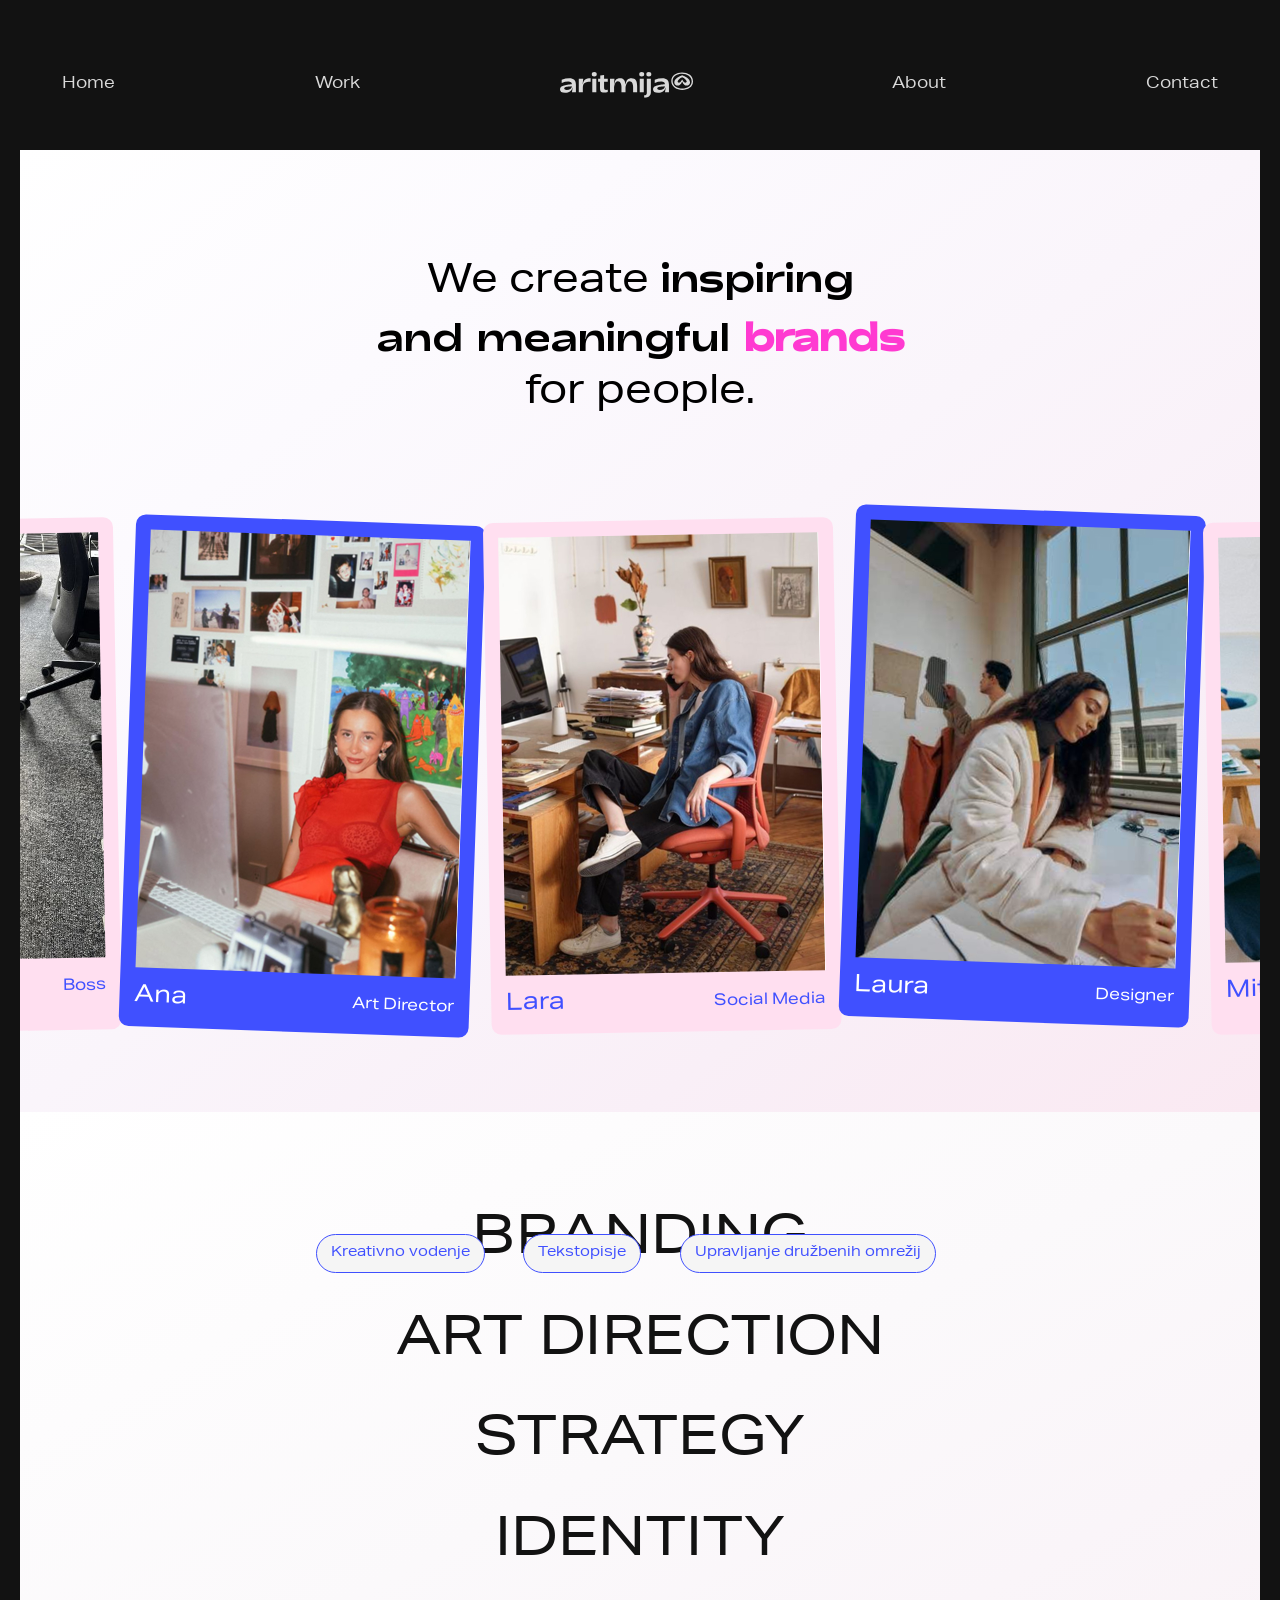
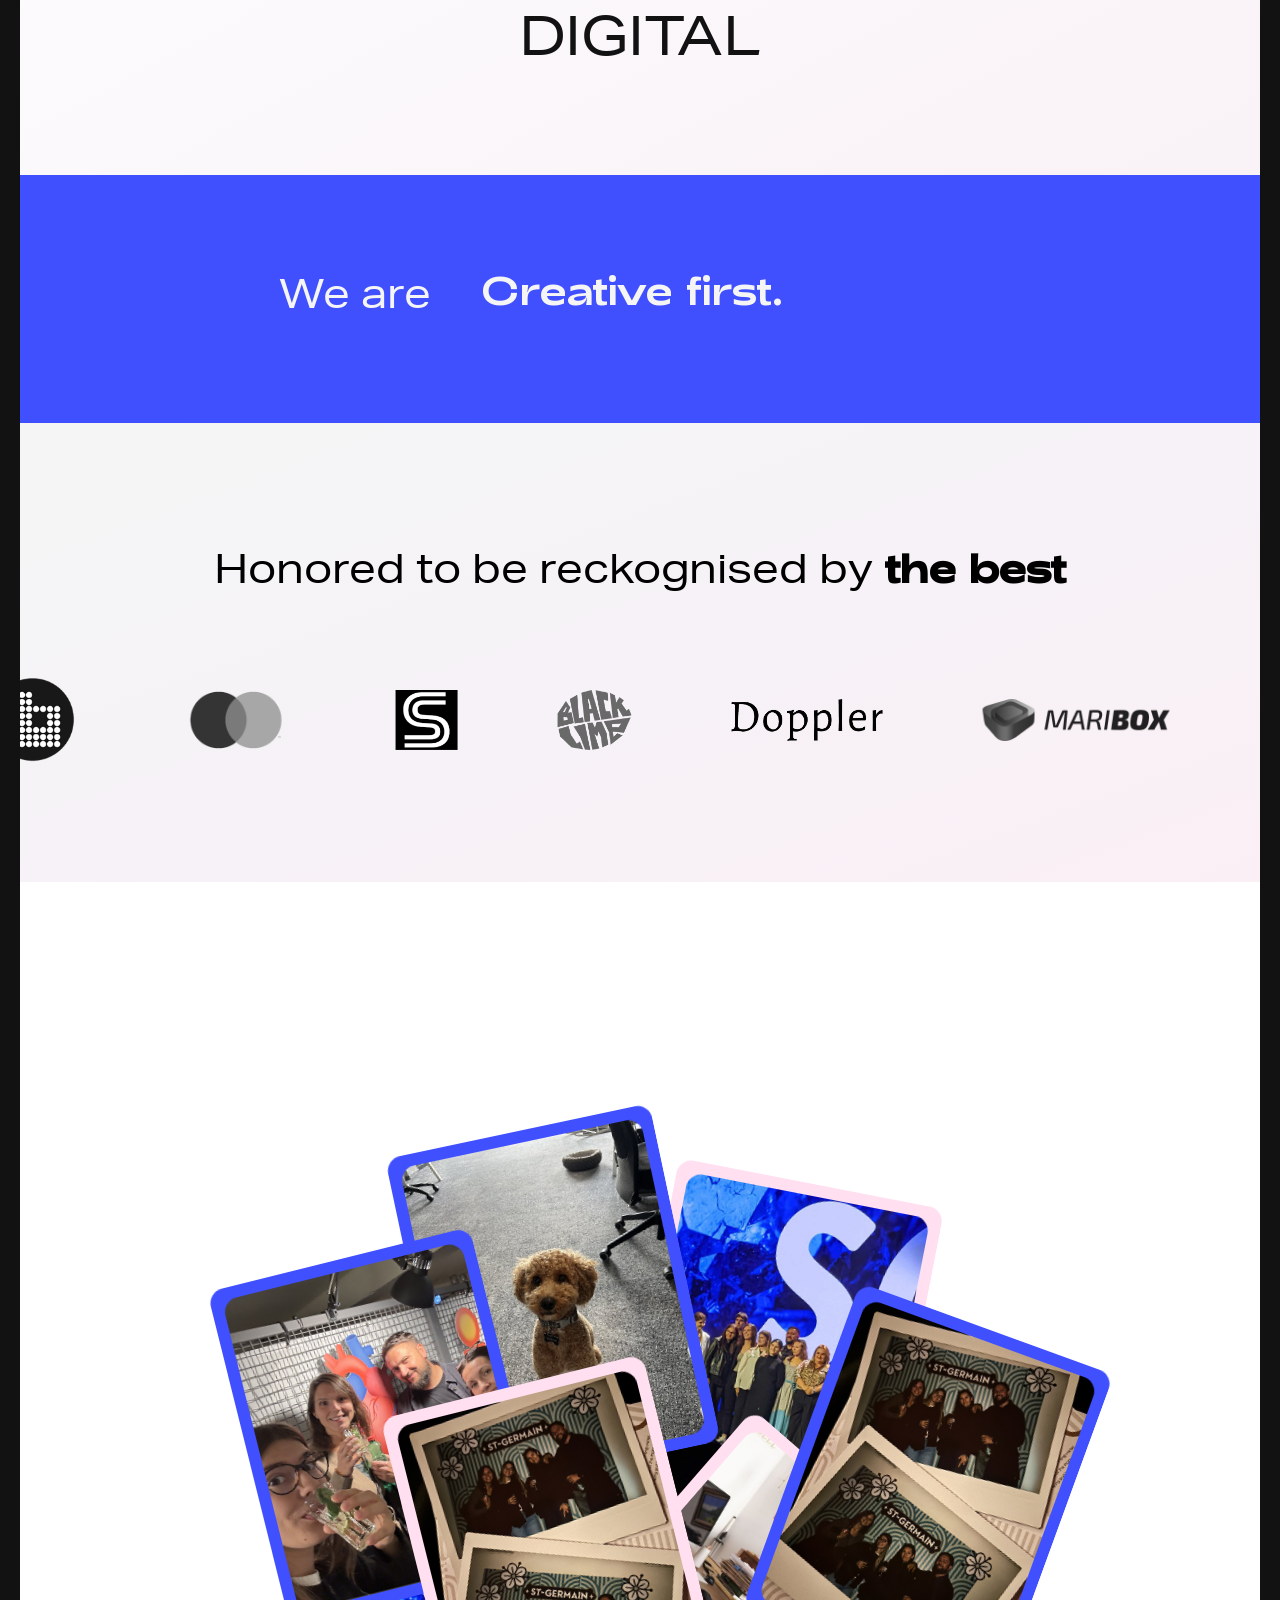
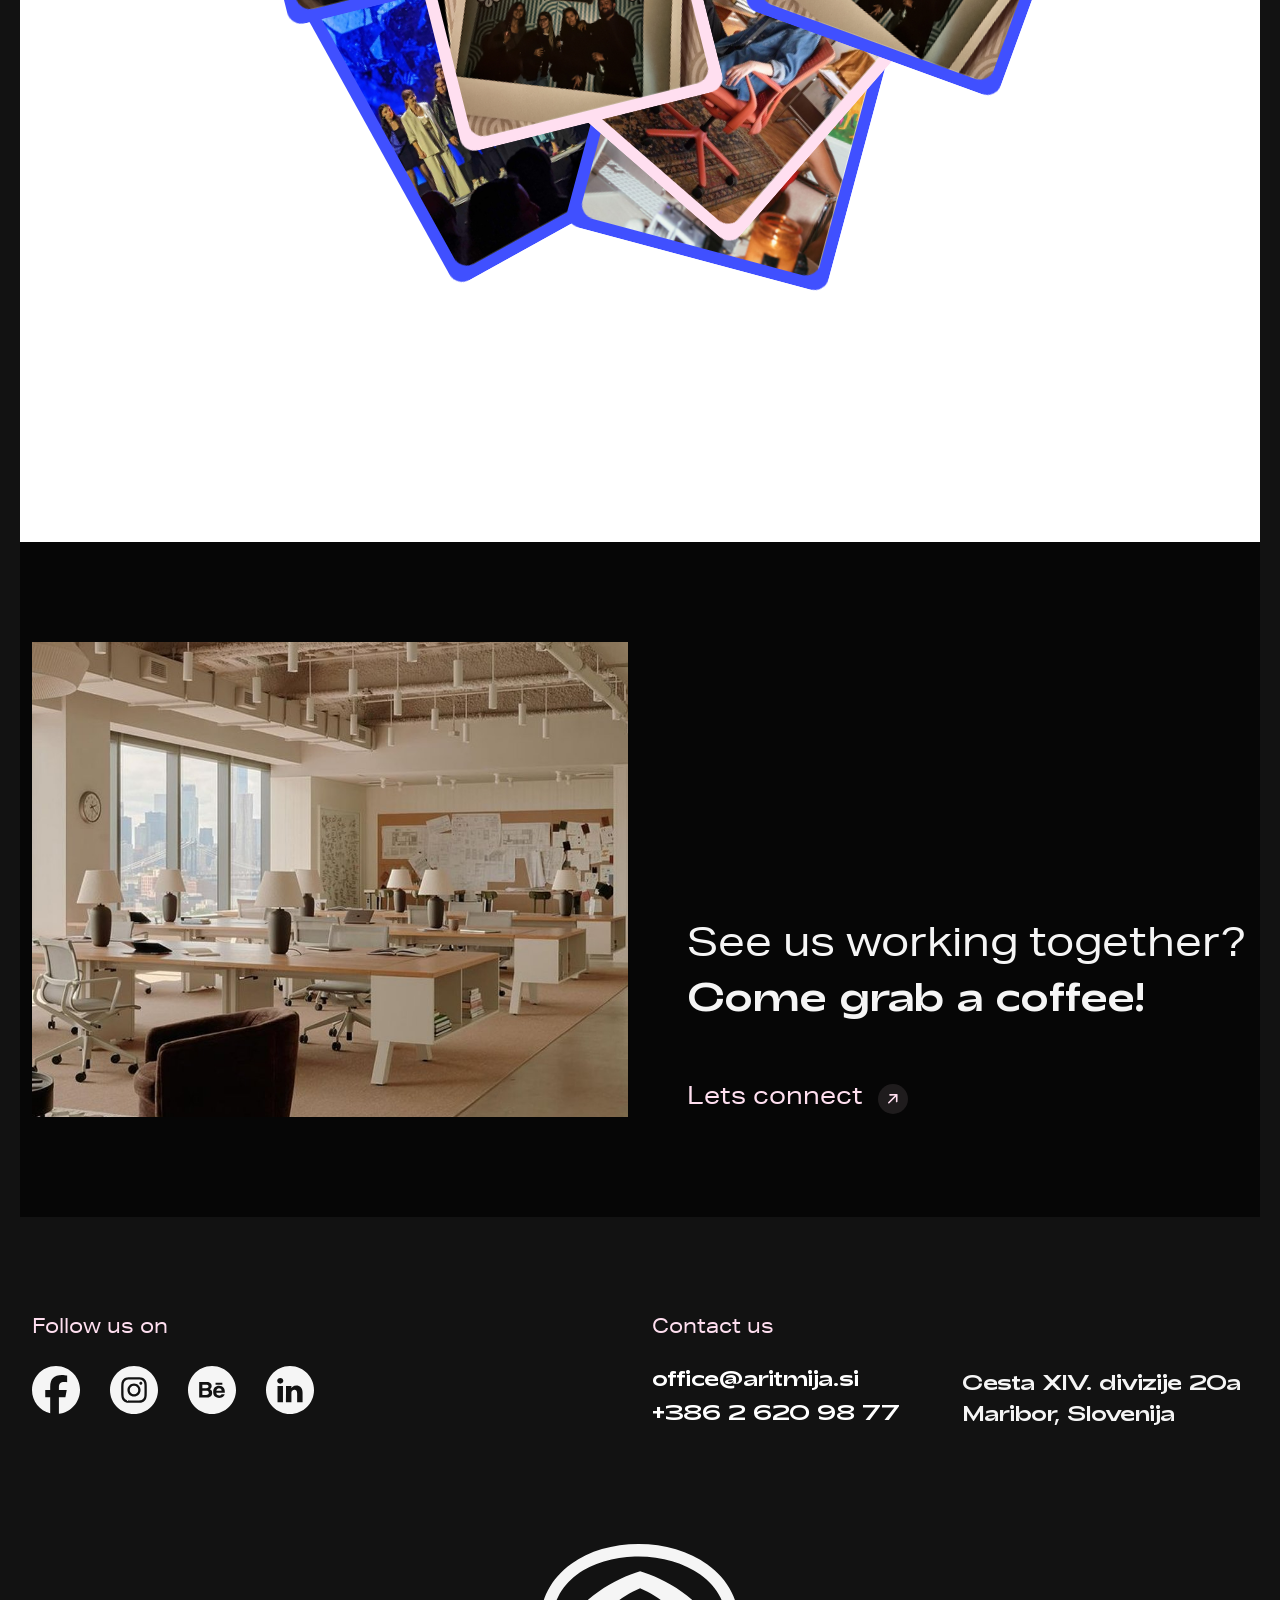
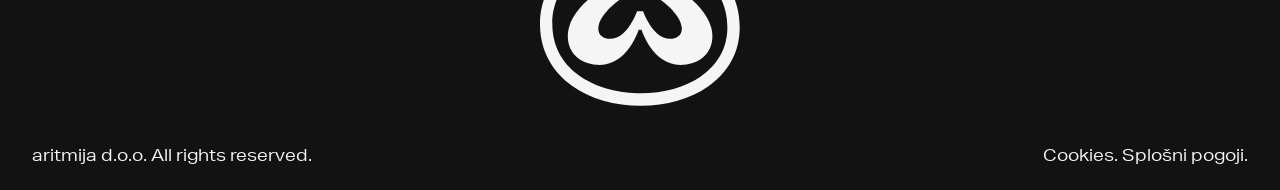
==== commit 1e4a1874: "Add files via upload" ====
--- a/about.html
+++ b/about.html
@@ -4,6 +4,7 @@
     <!-- Required meta tags -->
     <meta charset="utf-8" />
     <meta name="viewport" content="width=device-width, initial-scale=1" />
+    <link rel="icon" type="image/x-icon" href="assets/img/love.svg">
     <link rel="stylesheet" href="assets/css/bootstrap.min.css" />
     <link rel="stylesheet" href="assets/css/owl.carousel.min.css" />
     <link rel="stylesheet" href="assets/css/owl.theme.default.min.css" />
--- a/assets/css/style.css
+++ b/assets/css/style.css
@@ -235,9 +235,10 @@
 }
 
 .showcase-slider {
+    margin: 0 auto;
     margin-bottom: 50px;
-    margin: 0 auto;
-}
+}
+
 
 .slider-wrap {
     margin: 0 auto;
@@ -261,7 +262,7 @@
     position: relative;
     transition: .3s;
 }
-.showcase-item.center{
+.showcase-item:nth-child(3){
     width: 340px;
     height: 440px;
     z-index: 5;
@@ -288,7 +289,9 @@
     height: 390px;
 }
 
-
+.showcase-gellary-wrap{
+    display: none
+}
 
 /*------------ Showcase Area End  ----------*/
 
@@ -1347,4 +1350,15 @@
 .awards-wrap {
     opacity: 0;
     transform: translateY(50px);
-  }+  }
+  .showcase-item {
+    opacity: 0;
+    transform: translateY(60px);
+  }
+
+
+
+
+
+
+ 
--- a/assets/css/responsive.css
+++ b/assets/css/responsive.css
@@ -808,7 +808,7 @@
     .flip-card-front {
         padding: 10px;
     }
-    .owl-dots {
+    .inspiration-overlay-slider .owl-dots {
         display: flex;
         justify-content: center;
         align-items: center;
@@ -816,31 +816,59 @@
         margin-top: 10px;
     }
     
-    .owl-dots button {
+   .inspiration-overlay-slider .owl-dots button {
         width: 20px;
         height: 8px;
         background: #FFDFF0 !important;
         border-radius: 15px;
         transition: .3s;
     }
-    .owl-dots button.active {
+   .inspiration-overlay-slider .owl-dots button.active {
         background: #4050FF !important;
     }
     .team-info h4 {
         font-size: 20px;
     }
-    .owl-item:nth-child(odd) .flip-card{
+   .inspiration-overlay-slider .owl-item:nth-child(odd) .flip-card{
         transform: rotate(1.5deg);
     }
-    .owl-item:nth-child(een) .flip-card{
+    .inspiration-overlay-slider .owl-item:nth-child(even) .flip-card{
         transform: rotate(-1.5deg);
     }
-    .owl-item{
+    .inspiration-overlay-slider .owl-item{
         padding: 15px 0;
     }
   
       
-   
+    .showcase-item {
+        width: 180px;
+        height: 225px;
+        margin: 32px 0;
+    }
+    .showcase-item:nth-child(3) {
+        width: 220px;
+        height: 240px;
+    }
+    .showcase-item:nth-child(4) {
+        height: 220px;
+    }
+    .showcase-item:nth-child(5) {
+        height: 210px;
+    }
+    .slider-wrap{
+        display: none;
+    }
+
+    .showcase-gellary-wrap{
+        display: block;
+    }
+    .showcase-gellary img{
+        height: 320px;
+        object-fit: cover;
+    }
+    .showcase-gellary .owl-item:nth-child(odd) img{
+        transform: rotate(-1.5deg);
+    }
 
 }
 
